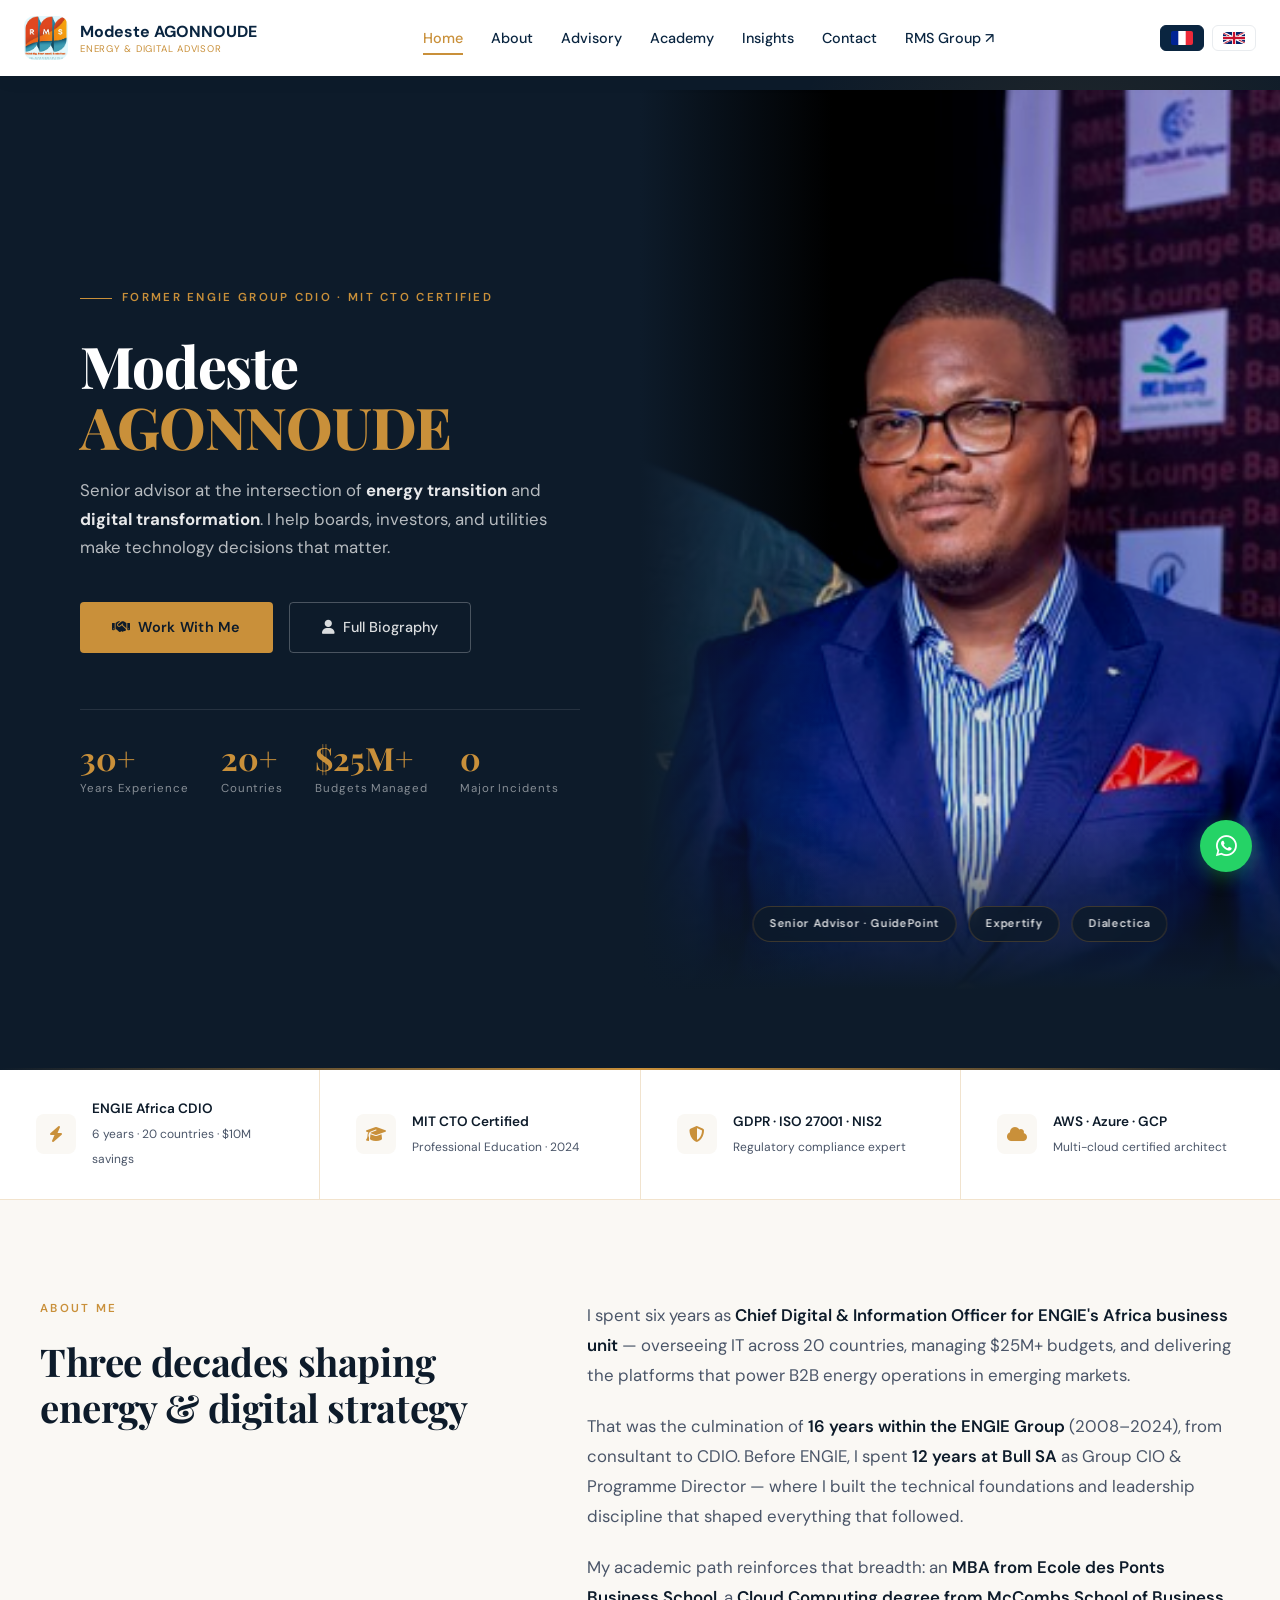
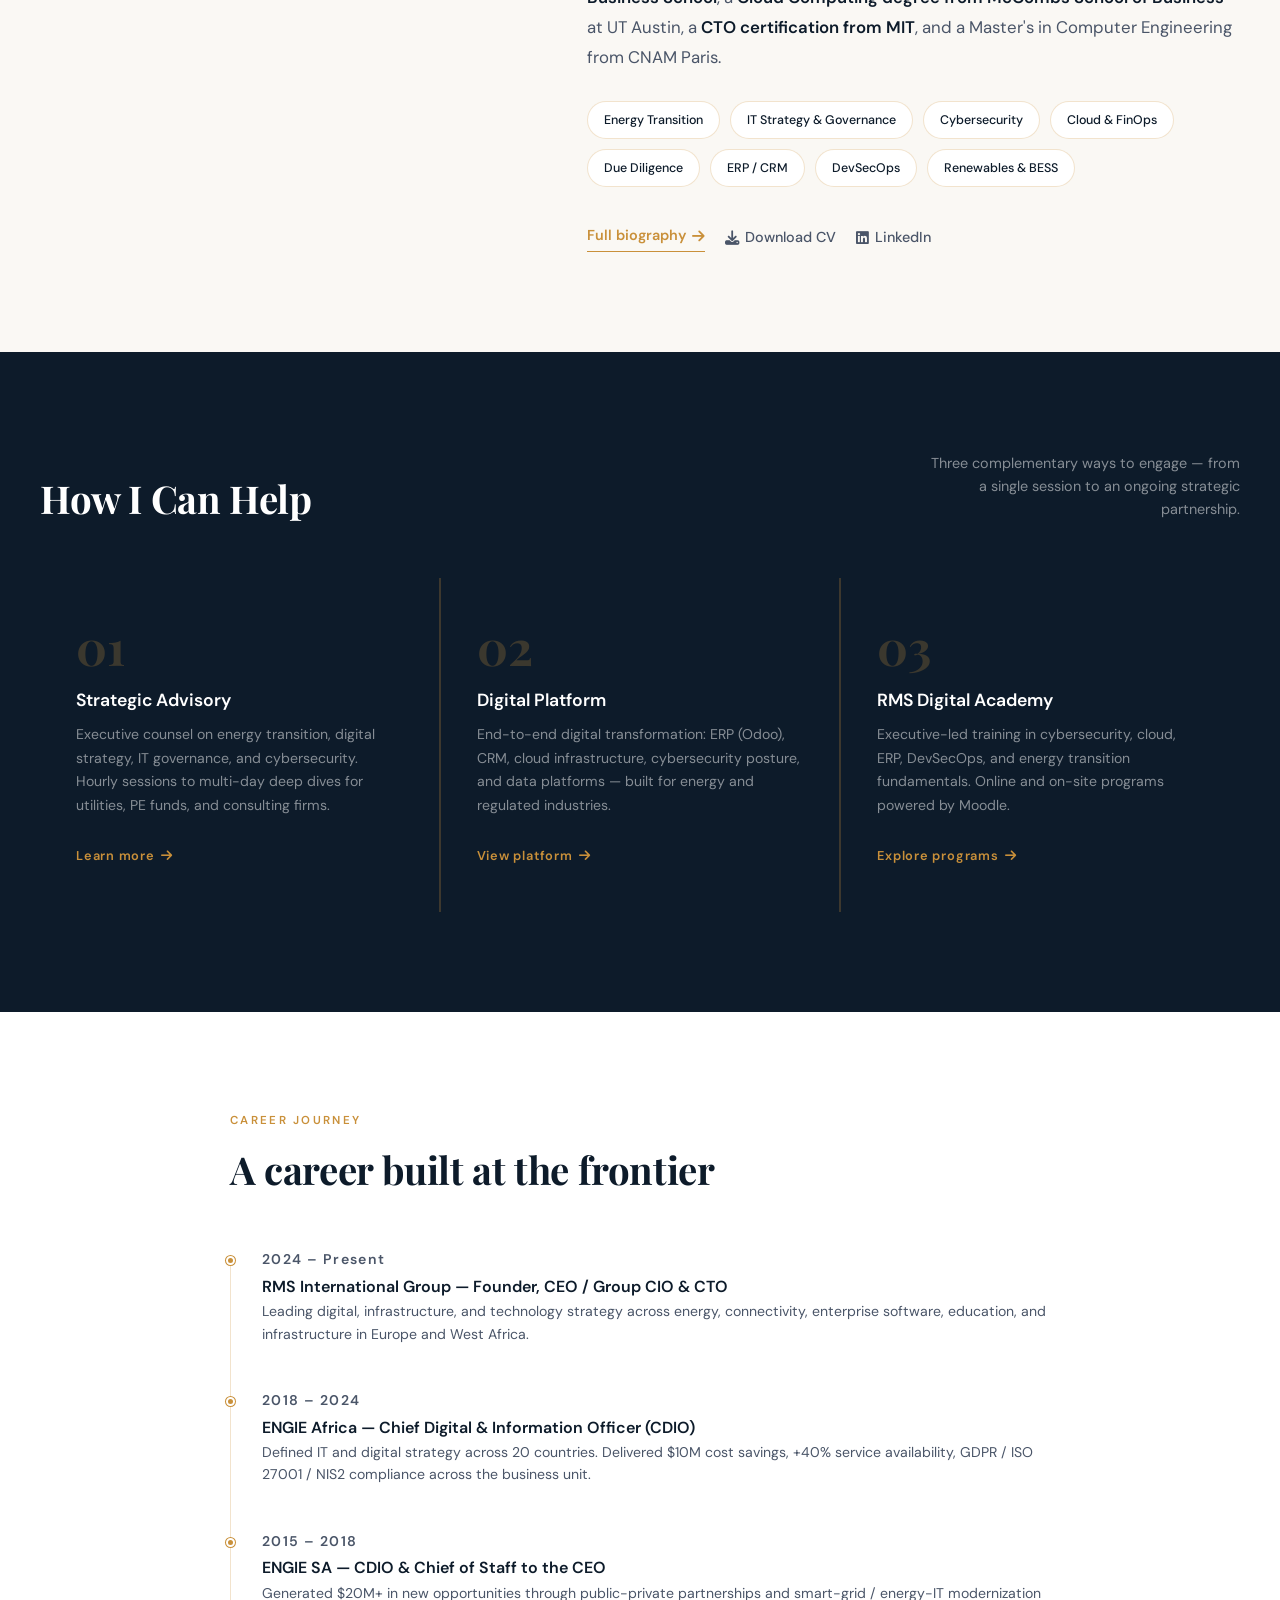
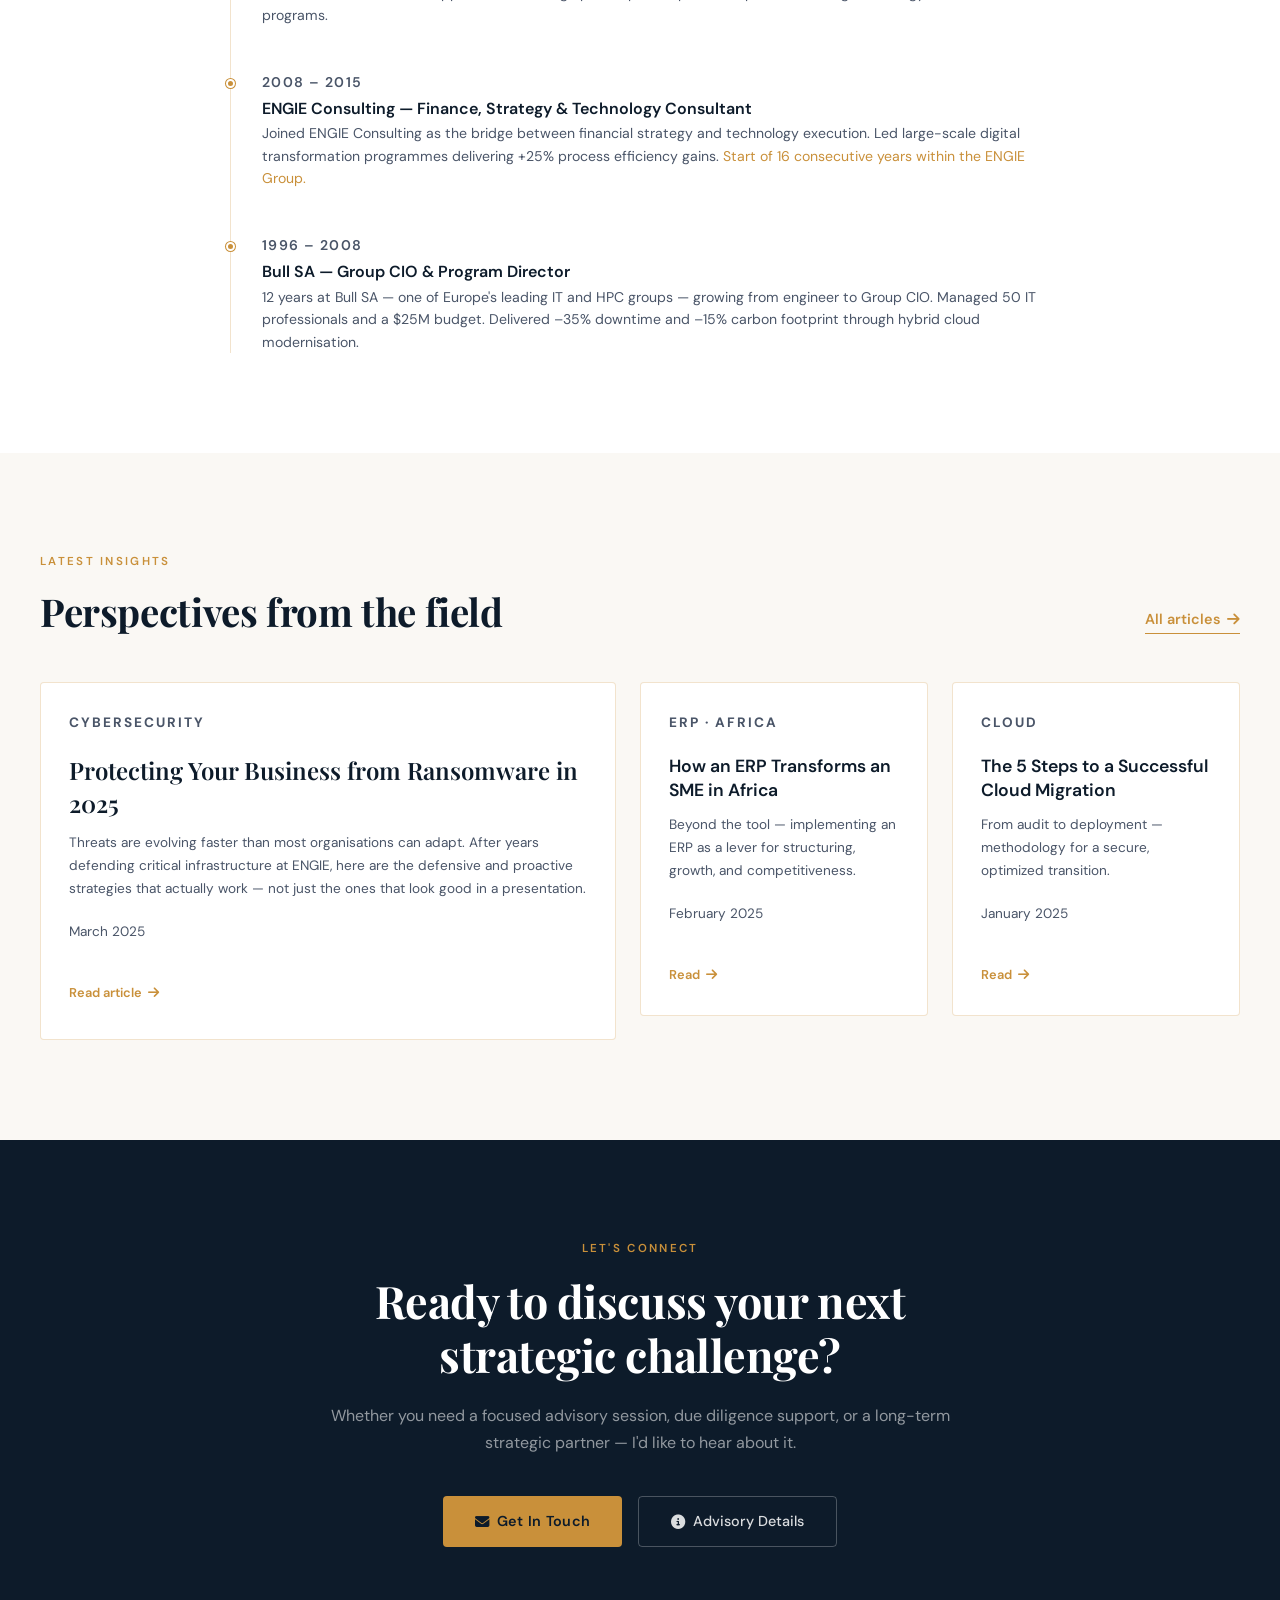
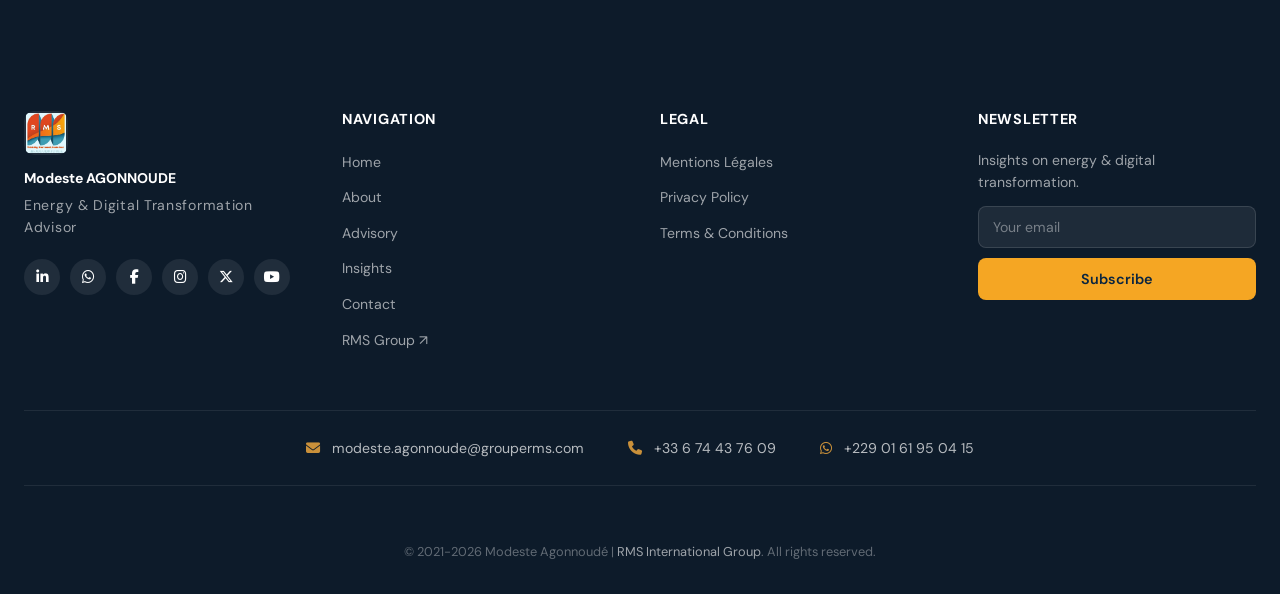
==== index.html @ b5e040d6 "feat: initial release ceo.grouperms.com v2.1.0 - Personal branding redesign (Playfair Display + DM S" ====
<!DOCTYPE html>
<html lang="en">
<head>
        <!-- Google tag (gtag.js) -->
    <script async src="https://www.googletagmanager.com/gtag/js?id=G-18H5SEGC8K"></script>
    <script>
    window.dataLayer = window.dataLayer || [];
    function gtag(){dataLayer.push(arguments);}
    gtag('js', new Date());

    gtag('config', 'G-18H5SEGC8K');
    </script>
    <meta charset="UTF-8">
    <meta name="viewport" content="width=device-width, initial-scale=1.0">
    <title>Modeste AGONNOUDE | Energy & Digital Transformation Advisor | Former ENGIE CDIO</title>
    <meta name="description" content="Modeste Agonnoudé — 30+ years at the intersection of energy and digital. Former ENGIE Group CDIO. MIT CTO certified. Senior Advisor to GuidePoint, Expertify, Dialectica.">
    <meta name="keywords" content="Modeste Agonnoudé, ENGIE CDIO, Energy Transition, Digital Transformation, CIO Advisory, Cybersecurity, Cloud, Africa">
    <meta name="author" content="Modeste Agonnoudé">
    <meta name="robots" content="index, follow">
    <meta name="version" content="2.0.0">
    <meta name="last-updated" content="2026-03-30">
    <meta http-equiv="X-Content-Type-Options" content="nosniff">
    <meta http-equiv="X-Frame-Options" content="DENY">
    <meta http-equiv="X-XSS-Protection" content="1; mode=block">
    <meta http-equiv="Referrer-Policy" content="strict-origin-when-cross-origin">
    <link rel="canonical" href="https://ceo.grouperms.com/index.html">
    <meta property="og:title" content="Modeste AGONNOUDE | Energy &amp; Digital Advisor">
    <meta property="og:description" content="Former ENGIE Group CDIO. 30+ years at the intersection of energy and digital transformation.">
    <meta property="og:image" content="https://ceo.grouperms.com/images/Modeste_AGONNOUDE.jpg">
    <meta property="og:url" content="https://ceo.grouperms.com">
    <meta property="og:type" content="website">
    <script type="application/ld+json">
    {
        "@context": "https://schema.org",
        "@type": "Person",
        "name": "Modeste Agonnoudé",
        "jobTitle": "Energy & Digital Transformation Advisor",
        "description": "Former ENGIE Group CDIO, MIT CTO certified, 30+ years experience in energy and digital transformation.",
        "url": "https://ceo.grouperms.com",
        "image": "https://ceo.grouperms.com/images/Modeste_AGONNOUDE.jpg",
        "sameAs": ["https://www.linkedin.com/in/magonnoude/"],
        "worksFor": { "@type": "Organization", "name": "RMS International Group" },
        "alumniOf": [
            { "@type": "CollegeOrUniversity", "name": "MIT Professional Education" },
            { "@type": "CollegeOrUniversity", "name": "Ecole des Ponts Business School" },
            { "@type": "CollegeOrUniversity", "name": "McCombs School of Business, University of Texas at Austin" },
            { "@type": "CollegeOrUniversity", "name": "CNAM Paris" }
        ]
    }
    </script>
    <link href="https://fonts.googleapis.com/css2?family=Playfair+Display:wght@700;800&family=DM+Sans:wght@300;400;500;600&display=swap" rel="stylesheet">
    <link rel="stylesheet" href="https://cdnjs.cloudflare.com/ajax/libs/font-awesome/6.4.0/css/all.min.css">
    <link rel="stylesheet" href="css/styles.css">
    <link rel="icon" href="/favicon.ico">
   
    <style>
        :root {
            --ink:    #0d1b2a;
            --gold:   #c9903a;
            --gold-lt:#e8b56a;
            --cream:  #faf8f4;
            --mid:    #4a5568;
            --line:   rgba(201,144,58,0.25);
        }
        body { font-family: 'DM Sans', sans-serif; background: var(--cream); color: var(--ink); }

        /* HERO */
        .hero-personal {
            min-height: 100vh;
            display: grid;
            grid-template-columns: 1fr 1fr;
            align-items: center;
            padding-top: 90px;
            position: relative;
            overflow: hidden;
            background: var(--ink);
        }
        .hero-personal::before {
            content: '';
            position: absolute;
            top: -100px; right: -100px;
            width: 600px; height: 600px;
            border-radius: 50%;
            background: radial-gradient(circle, rgba(201,144,58,0.12) 0%, transparent 70%);
            pointer-events: none;
        }
        .hero-personal::after {
            content: '';
            position: absolute;
            bottom: 0; left: 0;
            width: 100%; height: 2px;
            background: linear-gradient(90deg, transparent, var(--gold), transparent);
        }
        .hero-left {
            padding: 80px 60px 80px 80px;
            position: relative;
            z-index: 2;
        }
        .hero-eyebrow {
            display: inline-flex;
            align-items: center;
            gap: 10px;
            font-size: 0.72rem;
            font-weight: 600;
            letter-spacing: 0.2em;
            text-transform: uppercase;
            color: var(--gold);
            margin-bottom: 28px;
        }
        .hero-eyebrow::before {
            content: '';
            display: inline-block;
            width: 32px; height: 1px;
            background: var(--gold);
        }
        .hero-name {
            font-family: 'Playfair Display', serif;
            font-size: clamp(2.8rem, 4.5vw, 4.2rem);
            font-weight: 800;
            line-height: 1.05;
            color: #fff;
            margin-bottom: 20px;
            letter-spacing: -0.02em;
        }
        .hero-name em { font-style: normal; color: var(--gold); }
        .hero-title {
            font-size: 1.05rem;
            font-weight: 400;
            color: rgba(255,255,255,0.7);
            line-height: 1.7;
            max-width: 480px;
            margin-bottom: 40px;
        }
        .hero-cta { display: flex; gap: 16px; flex-wrap: wrap; margin-bottom: 56px; }
        .btn-hero-primary {
            display: inline-flex; align-items: center; gap: 8px;
            padding: 14px 32px; background: var(--gold); color: var(--ink);
            font-weight: 600; font-size: 0.9rem; border-radius: 4px;
            text-decoration: none; transition: all 0.25s ease; letter-spacing: 0.02em;
        }
        .btn-hero-primary:hover { background: var(--gold-lt); transform: translateY(-2px); }
        .btn-hero-outline {
            display: inline-flex; align-items: center; gap: 8px;
            padding: 13px 32px; border: 1px solid rgba(255,255,255,0.25);
            color: rgba(255,255,255,0.85); font-weight: 500; font-size: 0.9rem;
            border-radius: 4px; text-decoration: none; transition: all 0.25s ease;
        }
        .btn-hero-outline:hover { border-color: var(--gold); color: var(--gold); }
        .hero-meta { display: flex; gap: 32px; padding-top: 32px; border-top: 1px solid rgba(255,255,255,0.1); }
        .hero-meta-item .num {
            display: block; font-family: 'Playfair Display', serif;
            font-size: 2rem; font-weight: 700; color: var(--gold); line-height: 1;
        }
        .hero-meta-item .lbl { font-size: 0.72rem; color: rgba(255,255,255,0.5); letter-spacing: 0.08em; margin-top: 4px; }
        .hero-right { position: relative; height: 100%; min-height: 100vh; overflow: hidden; }
        .hero-right img { width: 100%; height: 100%; object-fit: cover; object-position: top center; display: block; filter: brightness(0.85) contrast(1.05); }
        .hero-right::before {
            content: '';
            position: absolute; inset: 0;
            background: linear-gradient(to right, var(--ink) 0%, transparent 30%), linear-gradient(to top, var(--ink) 0%, transparent 20%);
            z-index: 1;
        }
        .hero-badges { position: absolute; bottom: 48px; left: 50%; transform: translateX(-50%); z-index: 2; display: flex; gap: 12px; white-space: nowrap; }
        .badge {
            background: rgba(13,27,42,0.85); border: 1px solid var(--line);
            color: rgba(255,255,255,0.85); font-size: 0.7rem; font-weight: 600;
            letter-spacing: 0.06em; padding: 8px 16px; border-radius: 100px; backdrop-filter: blur(8px);
        }

        /* PROOF STRIP */
        .proof-strip { background: #fff; border-bottom: 1px solid var(--line); }
        .proof-inner { display: flex; align-items: stretch; max-width: 1280px; margin: 0 auto; }
        .proof-item { flex: 1; display: flex; align-items: center; gap: 16px; padding: 28px 36px; border-right: 1px solid var(--line); }
        .proof-item:last-child { border-right: none; }
        .proof-icon { width: 40px; height: 40px; background: var(--cream); border-radius: 8px; display: flex; align-items: center; justify-content: center; color: var(--gold); font-size: 1rem; flex-shrink: 0; }
        .proof-item strong { display: block; font-size: 0.85rem; font-weight: 600; color: var(--ink); }
        .proof-item span { font-size: 0.75rem; color: var(--mid); }

        /* ABOUT STRIP */
        .about-strip { background: var(--cream); padding: 100px 0; }
        .about-strip-inner { display: grid; grid-template-columns: 5fr 7fr; gap: 80px; align-items: start; max-width: 1280px; margin: 0 auto; padding: 0 40px; }
        .about-strip-label { font-size: 0.72rem; font-weight: 600; letter-spacing: 0.2em; text-transform: uppercase; color: var(--gold); margin-bottom: 20px; }
        .about-strip h2 { font-family: 'Playfair Display', serif; font-size: 2.4rem; font-weight: 700; line-height: 1.2; color: var(--ink); margin-bottom: 0; }
        .about-strip-body { font-size: 1.05rem; line-height: 1.8; color: var(--mid); }
        .about-strip-body p { margin-bottom: 20px; }
        .about-strip-body strong { color: var(--ink); font-weight: 600; }
        .expertise-chips { display: flex; flex-wrap: wrap; gap: 10px; margin-top: 28px; }
        .chip { display: inline-block; padding: 7px 16px; background: #fff; border: 1px solid var(--line); border-radius: 100px; font-size: 0.78rem; font-weight: 500; color: var(--ink); }
        .about-strip-links { display: flex; gap: 20px; margin-top: 36px; align-items: center; }
        .link-primary { font-weight: 600; font-size: 0.9rem; color: var(--gold); text-decoration: none; display: inline-flex; align-items: center; gap: 6px; border-bottom: 1px solid var(--gold); padding-bottom: 2px; transition: opacity 0.2s; }
        .link-primary:hover { opacity: 0.75; }
        .link-secondary { font-weight: 500; font-size: 0.9rem; color: var(--mid); text-decoration: none; display: inline-flex; align-items: center; gap: 6px; transition: color 0.2s; }
        .link-secondary:hover { color: var(--ink); }

        /* SERVICES */
        .services { background: var(--ink); padding: 100px 0; }
        .services-inner { max-width: 1280px; margin: 0 auto; padding: 0 40px; }
        .services-header { display: flex; justify-content: space-between; align-items: flex-end; margin-bottom: 56px; }
        .services-header h2 { font-family: 'Playfair Display', serif; font-size: 2.4rem; font-weight: 700; color: #fff; margin: 0; }
        .services-header p { max-width: 320px; text-align: right; font-size: 0.9rem; color: rgba(255,255,255,0.5); line-height: 1.6; }
        .services-grid { display: grid; grid-template-columns: repeat(3, 1fr); gap: 2px; background: var(--line); }
        .service-card { background: var(--ink); padding: 44px 36px; transition: background 0.3s; }
        .service-card:hover { background: #162233; }
        .service-num { font-family: 'Playfair Display', serif; font-size: 3rem; font-weight: 700; color: var(--line); line-height: 1; margin-bottom: 20px; }
        .service-card h3 { font-size: 1.1rem; font-weight: 600; color: #fff; margin-bottom: 12px; }
        .service-card p { font-size: 0.88rem; color: rgba(255,255,255,0.5); line-height: 1.7; margin-bottom: 24px; }
        .service-link { font-size: 0.8rem; font-weight: 600; color: var(--gold); text-decoration: none; letter-spacing: 0.06em; display: inline-flex; align-items: center; gap: 6px; transition: gap 0.2s; }
        .service-link:hover { gap: 10px; }

        /* TIMELINE */
        .timeline-section { background: #fff; padding: 100px 0; }
        .timeline-inner { max-width: 900px; margin: 0 auto; padding: 0 40px; }
        .section-eyebrow { font-size: 0.72rem; font-weight: 600; letter-spacing: 0.2em; text-transform: uppercase; color: var(--gold); margin-bottom: 16px; }
        .timeline-inner h2 { font-family: 'Playfair Display', serif; font-size: 2.4rem; font-weight: 700; color: var(--ink); margin-bottom: 56px; }
        .timeline { position: relative; padding-left: 32px; }
        .timeline::before { content: ''; position: absolute; left: 0; top: 8px; bottom: 0; width: 1px; background: var(--line); }
        .timeline-item { position: relative; padding-bottom: 44px; }
        .timeline-item:last-child { padding-bottom: 0; }
        .timeline-item::before { content: ''; position: absolute; left: -36px; top: 8px; width: 9px; height: 9px; border-radius: 50%; background: var(--gold); border: 2px solid #fff; box-shadow: 0 0 0 1px var(--gold); }
        .timeline-date { font-size: 0.72rem; font-weight: 600; letter-spacing: 0.1em; color: var(--gold); margin-bottom: 6px; }
        .timeline-item h3 { font-size: 1rem; font-weight: 600; color: var(--ink); margin-bottom: 4px; }
        .timeline-item p { font-size: 0.88rem; color: var(--mid); line-height: 1.6; }

        /* INSIGHTS */
        .insights-section { background: var(--cream); padding: 100px 0; }
        .insights-inner { max-width: 1280px; margin: 0 auto; padding: 0 40px; }
        .insights-header { display: flex; justify-content: space-between; align-items: flex-end; margin-bottom: 48px; }
        .insights-header h2 { font-family: 'Playfair Display', serif; font-size: 2.4rem; font-weight: 700; color: var(--ink); margin: 0; }
        .insights-grid { display: grid; grid-template-columns: 2fr 1fr 1fr; gap: 24px; }
        .insight-card { background: #fff; border-radius: 4px; overflow: hidden; border: 1px solid var(--line); transition: box-shadow 0.3s, transform 0.3s; }
        .insight-card:hover { box-shadow: 0 16px 40px rgba(0,0,0,0.08); transform: translateY(-4px); }
        .insight-card.featured { grid-row: span 2; }
        .insight-body { padding: 28px; }
        .insight-tag { font-size: 0.68rem; font-weight: 700; letter-spacing: 0.15em; text-transform: uppercase; color: var(--gold); margin-bottom: 12px; }
        .insight-card h3 { font-size: 1.1rem; font-weight: 600; color: var(--ink); line-height: 1.4; margin-bottom: 10px; }
        .insight-card.featured h3 { font-family: 'Playfair Display', serif; font-size: 1.5rem; }
        .insight-card p { font-size: 0.85rem; color: var(--mid); line-height: 1.7; margin-bottom: 20px; }
        .insight-meta { font-size: 0.75rem; color: rgba(74,85,104,0.6); }
        .insight-read-more { display: inline-flex; align-items: center; gap: 6px; font-size: 0.8rem; font-weight: 600; color: var(--gold); text-decoration: none; margin-top: 20px; transition: gap 0.2s; }
        .insight-read-more:hover { gap: 10px; }

        /* CTA */
        .cta-section { background: var(--ink); padding: 100px 0; }
        .cta-inner { max-width: 760px; margin: 0 auto; padding: 0 40px; text-align: center; }
        .cta-inner .section-eyebrow { justify-content: center; display: flex; }
        .cta-inner h2 { font-family: 'Playfair Display', serif; font-size: 2.8rem; font-weight: 700; color: #fff; line-height: 1.2; margin: 16px 0 20px; }
        .cta-inner p { font-size: 1rem; color: rgba(255,255,255,0.55); line-height: 1.7; margin-bottom: 40px; }
        .cta-btns { display: flex; gap: 16px; justify-content: center; flex-wrap: wrap; }

        /* RESPONSIVE */
        @media (max-width: 1024px) {
            .hero-personal { grid-template-columns: 1fr; min-height: auto; }
            .hero-left { padding: 120px 40px 60px; }
            .hero-right { height: 50vh; min-height: 300px; }
            .hero-right::before { background: linear-gradient(to bottom, transparent 60%, var(--ink)); }
            .services-grid { grid-template-columns: 1fr 1fr; }
            .insights-grid { grid-template-columns: 1fr 1fr; }
            .insight-card.featured { grid-column: span 2; grid-row: auto; }
            .about-strip-inner { grid-template-columns: 1fr; gap: 32px; }
        }
        @media (max-width: 768px) {
            .hero-left { padding: 100px 24px 48px; }
            .hero-meta { gap: 20px; }
            .proof-inner { flex-direction: column; }
            .proof-item { border-right: none; border-bottom: 1px solid var(--line); }
            .services-grid { grid-template-columns: 1fr; }
            .services-inner, .insights-inner, .about-strip-inner, .timeline-inner, .cta-inner { padding: 0 24px; }
            .services-header, .insights-header { flex-direction: column; gap: 12px; align-items: flex-start; }
            .services-header p { text-align: left; }
            .insights-grid { grid-template-columns: 1fr; }
            .insight-card.featured { grid-column: auto; }
            .hero-badges { display: none; }
        }
    </style>
</head>
<body>

<header></header>

<main>

    <section class="hero-personal">
        <div class="hero-left">
            <span class="hero-eyebrow">Former ENGIE Group CDIO · MIT CTO Certified</span>
            <h1 class="hero-name">Modeste<br><em>AGONNOUDE</em></h1>
            <p class="hero-title">
                Senior advisor at the intersection of <strong style="color:rgba(255,255,255,0.9)">energy transition</strong> and <strong style="color:rgba(255,255,255,0.9)">digital transformation</strong>. I help boards, investors, and utilities make technology decisions that matter.
            </p>
            <div class="hero-cta">
                <a href="advisory.html" class="btn-hero-primary"><i class="fas fa-handshake"></i> Work With Me</a>
                <a href="about.html" class="btn-hero-outline"><i class="fas fa-user"></i> Full Biography</a>
            </div>
            <div class="hero-meta">
                <div class="hero-meta-item"><span class="num">30+</span><span class="lbl">Years Experience</span></div>
                <div class="hero-meta-item"><span class="num">20+</span><span class="lbl">Countries</span></div>
                <div class="hero-meta-item"><span class="num">$25M+</span><span class="lbl">Budgets Managed</span></div>
                <div class="hero-meta-item"><span class="num">0</span><span class="lbl">Major Incidents</span></div>
            </div>
        </div>
        <div class="hero-right">
            <img src="images/Modeste_AGONNOUDE.jpg" alt="Modeste Agonnoudé — Energy & Digital Transformation Advisor">
            <div class="hero-badges">
                <span class="badge">Senior Advisor · GuidePoint</span>
                <span class="badge">Expertify</span>
                <span class="badge">Dialectica</span>
            </div>
        </div>
    </section>

    <div class="proof-strip">
        <div class="proof-inner">
            <div class="proof-item">
                <div class="proof-icon"><i class="fas fa-bolt"></i></div>
                <div><strong>ENGIE Africa CDIO</strong><span>6 years · 20 countries · $10M savings</span></div>
            </div>
            <div class="proof-item">
                <div class="proof-icon"><i class="fas fa-graduation-cap"></i></div>
                <div><strong>MIT CTO Certified</strong><span>Professional Education · 2024</span></div>
            </div>
            <div class="proof-item">
                <div class="proof-icon"><i class="fas fa-shield-alt"></i></div>
                <div><strong>GDPR · ISO 27001 · NIS2</strong><span>Regulatory compliance expert</span></div>
            </div>
            <div class="proof-item">
                <div class="proof-icon"><i class="fas fa-cloud"></i></div>
                <div><strong>AWS · Azure · GCP</strong><span>Multi-cloud certified architect</span></div>
            </div>
        </div>
    </div>

    <section class="about-strip">
        <div class="about-strip-inner">
            <div>
                <p class="about-strip-label">About Me</p>
                <h2>Three decades shaping energy &amp; digital strategy</h2>
            </div>
            <div class="about-strip-body">
                <p>I spent six years as <strong>Chief Digital &amp; Information Officer for ENGIE's Africa business unit</strong> — overseeing IT across 20 countries, managing $25M+ budgets, and delivering the platforms that power B2B energy operations in emerging markets.</p>
                <p>That was the culmination of <strong>16 years within the ENGIE Group</strong> (2008–2024), from consultant to CDIO. Before ENGIE, I spent <strong>12 years at Bull SA</strong> as Group CIO &amp; Programme Director — where I built the technical foundations and leadership discipline that shaped everything that followed.</p>
                <p>My academic path reinforces that breadth: an <strong>MBA from Ecole des Ponts Business School</strong>, a <strong>Cloud Computing degree from McCombs School of Business</strong> at UT Austin, a <strong>CTO certification from MIT</strong>, and a Master's in Computer Engineering from CNAM Paris.</p>
                <div class="expertise-chips">
                    <span class="chip">Energy Transition</span>
                    <span class="chip">IT Strategy &amp; Governance</span>
                    <span class="chip">Cybersecurity</span>
                    <span class="chip">Cloud &amp; FinOps</span>
                    <span class="chip">Due Diligence</span>
                    <span class="chip">ERP / CRM</span>
                    <span class="chip">DevSecOps</span>
                    <span class="chip">Renewables &amp; BESS</span>
                </div>
                <div class="about-strip-links">
                    <a href="about.html" class="link-primary">Full biography <i class="fas fa-arrow-right"></i></a>
                    <a href="pdfs/resume-modeste-agonnoude.pdf" class="link-secondary"><i class="fas fa-download"></i> Download CV</a>
                    <a href="https://www.linkedin.com/in/magonnoude/" target="_blank" rel="noopener" class="link-secondary"><i class="fab fa-linkedin"></i> LinkedIn</a>
                </div>
            </div>
        </div>
    </section>

    <section class="services">
        <div class="services-inner">
            <div class="services-header">
                <h2>How I Can Help</h2>
                <p>Three complementary ways to engage — from a single session to an ongoing strategic partnership.</p>
            </div>
            <div class="services-grid">
                <div class="service-card">
                    <div class="service-num">01</div>
                    <h3>Strategic Advisory</h3>
                    <p>Executive counsel on energy transition, digital strategy, IT governance, and cybersecurity. Hourly sessions to multi-day deep dives for utilities, PE funds, and consulting firms.</p>
                    <a href="advisory.html" class="service-link">Learn more <i class="fas fa-arrow-right"></i></a>
                </div>
                <div class="service-card">
                    <div class="service-num">02</div>
                    <h3>Digital Platform</h3>
                    <p>End-to-end digital transformation: ERP (Odoo), CRM, cloud infrastructure, cybersecurity posture, and data platforms — built for energy and regulated industries.</p>
                    <a href="https://www.grouperms.com/platform.html" class="service-link">View platform <i class="fas fa-arrow-right"></i></a>
                </div>
                <div class="service-card">
                    <div class="service-num">03</div>
                    <h3>RMS Digital Academy</h3>
                    <p>Executive-led training in cybersecurity, cloud, ERP, DevSecOps, and energy transition fundamentals. Online and on-site programs powered by Moodle.</p>
                    <a href="academy.html" class="service-link">Explore programs <i class="fas fa-arrow-right"></i></a>
                </div>
            </div>
        </div>
    </section>

    <section class="timeline-section">
        <div class="timeline-inner">
            <p class="section-eyebrow">Career Journey</p>
            <h2>A career built at the frontier</h2>
            <div class="timeline">
                <div class="timeline-item">
                    <p class="timeline-date">2024 – Present</p>
                    <h3>RMS International Group — Founder, CEO / Group CIO &amp; CTO</h3>
                    <p>Leading digital, infrastructure, and technology strategy across energy, connectivity, enterprise software, education, and infrastructure in Europe and West Africa.</p>
                </div>
                <div class="timeline-item">
                    <p class="timeline-date">2018 – 2024</p>
                    <h3>ENGIE Africa — Chief Digital &amp; Information Officer (CDIO)</h3>
                    <p>Defined IT and digital strategy across 20 countries. Delivered $10M cost savings, +40% service availability, GDPR / ISO 27001 / NIS2 compliance across the business unit.</p>
                </div>
                <div class="timeline-item">
                    <p class="timeline-date">2015 – 2018</p>
                    <h3>ENGIE SA — CDIO &amp; Chief of Staff to the CEO</h3>
                    <p>Generated $20M+ in new opportunities through public-private partnerships and smart-grid / energy-IT modernization programs.</p>
                </div>
                <div class="timeline-item">
                    <p class="timeline-date">2008 – 2015</p>
                    <h3>ENGIE Consulting — Finance, Strategy &amp; Technology Consultant</h3>
                    <p>Joined ENGIE Consulting as the bridge between financial strategy and technology execution. Led large-scale digital transformation programmes delivering +25% process efficiency gains. <em style="color:var(--gold); font-style:normal;">Start of 16 consecutive years within the ENGIE Group.</em></p>
                </div>
                <div class="timeline-item">
                    <p class="timeline-date">1996 – 2008</p>
                    <h3>Bull SA — Group CIO &amp; Program Director</h3>
                    <p>12 years at Bull SA — one of Europe's leading IT and HPC groups — growing from engineer to Group CIO. Managed 50 IT professionals and a $25M budget. Delivered –35% downtime and –15% carbon footprint through hybrid cloud modernisation.</p>
                </div>
            </div>
        </div>
    </section>

    <section class="insights-section">
        <div class="insights-inner">
            <div class="insights-header">
                <div>
                    <p class="section-eyebrow">Latest Insights</p>
                    <h2>Perspectives from the field</h2>
                </div>
                <a href="blog.html" class="link-primary">All articles <i class="fas fa-arrow-right"></i></a>
            </div>
            <div class="insights-grid">
                <article class="insight-card featured">
                    <div class="insight-body">
                        <p class="insight-tag">Cybersecurity</p>
                        <h3>Protecting Your Business from Ransomware in 2025</h3>
                        <p>Threats are evolving faster than most organisations can adapt. After years defending critical infrastructure at ENGIE, here are the defensive and proactive strategies that actually work — not just the ones that look good in a presentation.</p>
                        <p class="insight-meta">March 2025</p>
                        <a href="articles/ransomware-2025.html" class="insight-read-more">Read article <i class="fas fa-arrow-right"></i></a>
                    </div>
                </article>
                <article class="insight-card">
                    <div class="insight-body">
                        <p class="insight-tag">ERP · Africa</p>
                        <h3>How an ERP Transforms an SME in Africa</h3>
                        <p>Beyond the tool — implementing an ERP as a lever for structuring, growth, and competitiveness.</p>
                        <p class="insight-meta">February 2025</p>
                        <a href="articles/erp-africa-sme.html" class="insight-read-more">Read <i class="fas fa-arrow-right"></i></a>
                    </div>
                </article>
                <article class="insight-card">
                    <div class="insight-body">
                        <p class="insight-tag">Cloud</p>
                        <h3>The 5 Steps to a Successful Cloud Migration</h3>
                        <p>From audit to deployment — methodology for a secure, optimized transition.</p>
                        <p class="insight-meta">January 2025</p>
                        <a href="articles/cloud-migration-steps.html" class="insight-read-more">Read <i class="fas fa-arrow-right"></i></a>
                    </div>
                </article>
            </div>
        </div>
    </section>

    <section class="cta-section">
        <div class="cta-inner">
            <span class="section-eyebrow">Let's Connect</span>
            <h2>Ready to discuss your next strategic challenge?</h2>
            <p>Whether you need a focused advisory session, due diligence support, or a long-term strategic partner — I'd like to hear about it.</p>
            <div class="cta-btns">
                <a href="contact.html" class="btn-hero-primary"><i class="fas fa-envelope"></i> Get In Touch</a>
                <a href="advisory.html" class="btn-hero-outline"><i class="fas fa-info-circle"></i> Advisory Details</a>
            </div>
        </div>
    </section>

</main>

<footer></footer>

<script src="js/main.js"></script>
</body>
</html>
---- css/styles.css ----
/* =============================================================================
   styles.css — ceo.grouperms.com
   Personal branding site for Modeste AGONNOUDE
   Version: 2.1.0 | Updated: April 2026
   ============================================================================= */

/* =============================================================================
   1. CSS CUSTOM PROPERTIES
   ============================================================================= */

:root {
    /* Brand — shared with grouperms.com */
    --primary:        #0a2540;
    --primary-light:  #1a3a5c;
    --secondary:      #0066cc;
    --accent:         #f5a623;
    --accent-dark:    #e8920a;

    /* Personal branding palette (ceo.grouperms.com) */
    --ink:            #0d1b2a;
    --gold:           #c9903a;
    --gold-lt:        #e8b56a;
    --cream:          #faf8f4;
    --mid:            #4a5568;
    --line:           rgba(201, 144, 58, 0.25);

    /* Neutrals */
    --dark:           #1a2a3a;
    --light:          #f8f9fa;
    --gray:           #6c757d;
    --white:          #ffffff;
    --border:         #e9ecef;

    /* Status */
    --success:        #28a745;
    --text:           #333333;
}


/* =============================================================================
   2. RESET & BASE
   ============================================================================= */

*, *::before, *::after {
    margin: 0;
    padding: 0;
    box-sizing: border-box;
}

html {
    scroll-behavior: smooth;
    -webkit-text-size-adjust: 100%;
}

body {
    font-family: 'DM Sans', 'Inter', sans-serif;
    color: var(--text);
    line-height: 1.6;
    background-color: var(--cream);
}

img {
    max-width: 100%;
    height: auto;
    display: block;
}

a {
    text-decoration: none;
    transition: all 0.3s ease;
}

ul { list-style: none; }


/* =============================================================================
   3. TYPOGRAPHY
   ============================================================================= */

h1, h2, h3, h4, h5 {
    font-weight: 700;
    line-height: 1.2;
    margin-bottom: 1rem;
    color: var(--primary);
}

h1 { font-size: 3rem;    letter-spacing: -0.02em; }
h2 { font-size: 2rem;    letter-spacing: -0.01em; }
h3 { font-size: 1.25rem; }

.accent { color: var(--accent); }

/* Playfair Display utility (used in index.html headings) */
.font-display {
    font-family: 'Playfair Display', serif;
}


/* =============================================================================
   4. LAYOUT
   ============================================================================= */

.container {
    width: 100%;
    max-width: 1280px;
    margin: 0 auto;
    padding: 0 24px;
}

section {
    padding: 80px 0;
}

.section-title {
    text-align: center;
    margin-bottom: 48px;
}

.section-title h2 {
    font-size: 2.5rem;
    margin-bottom: 16px;
}

.section-title p {
    color: var(--gray);
    max-width: 600px;
    margin: 0 auto;
}


/* =============================================================================
   5. BUTTONS
   ============================================================================= */

.btn {
    display: inline-block;
    padding: 12px 28px;
    border-radius: 8px;
    font-weight: 600;
    font-size: 0.9rem;
    cursor: pointer;
    transition: all 0.3s ease;
    border: none;
    text-align: center;
    font-family: inherit;
}

.btn-primary {
    background: var(--primary);
    color: var(--white);
}
.btn-primary:hover {
    background: var(--primary-light);
    transform: translateY(-2px);
}

.btn-secondary {
    background: var(--accent);
    color: var(--primary);
}
.btn-secondary:hover {
    background: var(--accent-dark);
    transform: translateY(-2px);
}

.btn-outline {
    background: transparent;
    border: 2px solid var(--primary);
    color: var(--primary);
}
.btn-outline:hover {
    background: var(--primary);
    color: var(--white);
}

.btn-large {
    padding: 16px 40px;
    font-size: 1.1rem;
}

/* Hero buttons (used in index.html) */
.btn-hero-primary {
    display: inline-flex;
    align-items: center;
    gap: 8px;
    padding: 14px 32px;
    background: var(--gold);
    color: var(--ink);
    font-weight: 600;
    font-size: 0.9rem;
    border-radius: 4px;
    text-decoration: none;
    transition: all 0.25s ease;
    letter-spacing: 0.02em;
}
.btn-hero-primary:hover {
    background: var(--gold-lt);
    transform: translateY(-2px);
}

.btn-hero-outline {
    display: inline-flex;
    align-items: center;
    gap: 8px;
    padding: 13px 32px;
    border: 1px solid rgba(255, 255, 255, 0.25);
    color: rgba(255, 255, 255, 0.85);
    font-weight: 500;
    font-size: 0.9rem;
    border-radius: 4px;
    text-decoration: none;
    transition: all 0.25s ease;
}
.btn-hero-outline:hover {
    border-color: var(--gold);
    color: var(--gold);
}

/* Newsletter button */
.btn-newsletter {
    background: var(--accent);
    color: var(--primary);
    border: none;
    padding: 12px 20px;
    border-radius: 8px;
    font-weight: 600;
    font-size: 0.9rem;
    cursor: pointer;
    font-family: inherit;
    transition: all 0.3s ease;
}
.btn-newsletter:hover {
    background: var(--accent-dark);
    transform: translateY(-2px);
}
.btn-newsletter:disabled {
    opacity: 0.7;
    cursor: not-allowed;
    transform: none;
}


/* =============================================================================
   6. HEADER
   ============================================================================= */

header {
    background: var(--white);
    box-shadow: 0 2px 20px rgba(0, 0, 0, 0.05);
    position: fixed;
    width: 100%;
    top: 0;
    z-index: 1000;
    padding: 16px 0;
}

.header-container {
    display: flex;
    justify-content: space-between;
    align-items: center;
}

/* Logo */
.logo {
    display: flex;
    align-items: center;
    gap: 12px;
    max-width: 280px;
}

.logo-link {
    display: flex;
    align-items: center;
    gap: 12px;
    text-decoration: none;
    white-space: nowrap;
}

.logo-icon {
    width: 44px;
    height: 44px;
    background: var(--primary);
    border-radius: 10px;
    display: flex;
    align-items: center;
    justify-content: center;
    flex-shrink: 0;
    overflow: hidden;
}

.logo-img {
    height: 44px;
    width: auto;
    max-width: 200px;
    object-fit: contain;
}

.logo-icon .logo-img {
    height: 100%;
    width: 100%;
    object-fit: cover;
}

.logo-text {
    display: flex;
    flex-direction: column;
    line-height: 1.2;
}

.logo-title {
    font-weight: 700;
    font-size: 1rem;
    color: var(--primary);
    display: block;
    white-space: nowrap;
}

.logo-slogan {
    font-size: 0.6rem;
    color: var(--gold);
    letter-spacing: 0.08em;
    display: block;
    margin-top: 2px;
    white-space: nowrap;
    text-transform: uppercase;
}

/* Navigation */
nav ul {
    display: flex;
    list-style: none;
    gap: 28px;
}

nav ul li a {
    color: var(--primary);
    font-weight: 500;
    font-size: 0.9rem;
    padding: 8px 0;
    text-decoration: none;
    position: relative;
}

nav ul li a::after {
    content: '';
    position: absolute;
    bottom: 0; left: 0;
    width: 0; height: 2px;
    background: var(--gold);
    transition: width 0.3s ease;
}

nav ul li a:hover::after,
nav ul li a.active::after {
    width: 100%;
}

nav ul li a:hover,
nav ul li a.active {
    color: var(--gold);
}

/* Language switcher */
.language-switcher {
    display: flex;
    gap: 8px;
}

.lang-btn {
    background: none;
    border: 1px solid var(--border);
    padding: 5px 10px;
    border-radius: 6px;
    cursor: pointer;
    transition: all 0.3s ease;
    display: flex;
    align-items: center;
}

.lang-btn:hover {
    border-color: var(--gold);
}

.lang-btn.active {
    background: var(--primary);
    border-color: var(--primary);
}

.lang-btn img {
    width: 22px;
    height: auto;
    border-radius: 2px;
    display: block;
}

/* Mobile menu */
.mobile-menu-btn {
    display: none;
    background: none;
    border: none;
    font-size: 1.5rem;
    cursor: pointer;
    color: var(--primary);
    padding: 4px;
}


/* =============================================================================
   7. BREADCRUMBS
   ============================================================================= */

.breadcrumbs {
    background: var(--light);
    padding: 12px 0;
    margin-top: 76px; /* header height offset */
    border-bottom: 1px solid var(--border);
}

.breadcrumbs ol {
    display: flex;
    list-style: none;
    gap: 8px;
    font-size: 0.85rem;
    color: var(--gray);
}

.breadcrumbs ol li + li::before {
    content: '›';
    margin-right: 8px;
}

.breadcrumbs a {
    color: var(--secondary);
}

.breadcrumbs a:hover {
    color: var(--gold);
}


/* =============================================================================
   8. PAGE HEADERS (inner pages)
   ============================================================================= */

.page-header {
    padding: 120px 0 64px;
    background: linear-gradient(135deg, var(--ink) 0%, var(--primary-light) 100%);
    color: var(--white);
    text-align: center;
    position: relative;
    overflow: hidden;
}

.page-header::after {
    content: '';
    position: absolute;
    bottom: 0; left: 0;
    width: 100%; height: 2px;
    background: linear-gradient(90deg, transparent, var(--gold), transparent);
}

.page-header h1 {
    color: var(--white);
    font-size: 2.8rem;
    font-family: 'Playfair Display', serif;
}

.page-header p {
    font-size: 1.1rem;
    opacity: 0.8;
    margin-top: 12px;
}

/* Page-specific header tints */
.about-header    { background: linear-gradient(135deg, #0d1b2a 0%, #1a3a5c 100%); }
.advisory-header { background: linear-gradient(135deg, #0d1b2a 0%, #0a2540 100%); }
.blog-header     { background: linear-gradient(135deg, #0a2540 0%, #1a3a5c 100%); }
.academy-header  { background: linear-gradient(135deg, #0d1b2a 0%, #162233 100%); }
.contact-header  { background: linear-gradient(135deg, #0a2540 0%, #1a3a5c 100%); }


/* =============================================================================
   9. HOMEPAGE — INDEX.HTML SECTIONS
   (hero, proof strip, about strip, services, timeline, insights, cta)
   These are scoped to index.html via inline <style>; kept here as canonical ref.
   ============================================================================= */

/* Hero is fully self-contained in index.html inline styles.
   Only shared tokens (.btn-hero-*) are defined above in section 5. */


/* =============================================================================
   10. ADVISORY PAGE
   ============================================================================= */

.advisory-content {
    padding: 80px 0;
    background: var(--white);
}

.advisory-grid {
    display: grid;
    grid-template-columns: 2fr 1fr;
    gap: 60px;
}

.expertise-grid {
    display: grid;
    grid-template-columns: repeat(2, 1fr);
    gap: 24px;
    margin: 32px 0;
}

.expertise-card {
    padding: 24px;
    background: var(--light);
    border-radius: 12px;
    border: 1px solid var(--border);
    transition: box-shadow 0.3s, transform 0.3s;
}

.expertise-card:hover {
    transform: translateY(-4px);
    box-shadow: 0 8px 24px rgba(0,0,0,0.06);
}

.expertise-card i {
    font-size: 2rem;
    color: var(--gold);
    margin-bottom: 16px;
}

.expertise-list {
    list-style: none;
    margin: 24px 0;
}

.expertise-list li {
    margin-bottom: 12px;
    display: flex;
    align-items: center;
    gap: 12px;
    font-size: 0.95rem;
}

.expertise-list li i {
    color: var(--success);
}

.engagement-models {
    display: grid;
    grid-template-columns: repeat(2, 1fr);
    gap: 20px;
    margin: 24px 0;
}

.model {
    display: flex;
    gap: 16px;
    align-items: flex-start;
    padding: 20px;
    background: var(--light);
    border-radius: 12px;
    border: 1px solid var(--border);
}

.model-icon {
    font-size: 1.5rem;
    color: var(--gold);
    flex-shrink: 0;
}

.advisor-card {
    background: var(--light);
    border-radius: 20px;
    padding: 32px;
    text-align: center;
    position: sticky;
    top: 100px;
    border: 1px solid var(--border);
}

.advisor-card h3 {
    margin-bottom: 8px;
}

.advisor-logos {
    display: flex;
    justify-content: center;
    gap: 10px;
    margin: 16px 0;
    flex-wrap: wrap;
}

.advisor-logos span {
    background: var(--white);
    border: 1px solid var(--border);
    padding: 4px 12px;
    border-radius: 20px;
    font-size: 0.78rem;
    font-weight: 500;
}

.advisor-card .btn {
    display: block;
    width: 100%;
    margin-top: 12px;
}

/* Testimonials */
.testimonials {
    background: var(--cream);
    padding: 80px 0;
}

.testimonial-grid {
    display: grid;
    grid-template-columns: repeat(2, 1fr);
    gap: 30px;
}

.testimonial-card {
    background: var(--white);
    padding: 32px;
    border-radius: 16px;
    border: 1px solid var(--border);
    font-style: italic;
    color: var(--mid);
    line-height: 1.8;
}

.testimonial-card span {
    display: block;
    margin-top: 16px;
    font-weight: 600;
    font-style: normal;
    color: var(--ink);
}


/* =============================================================================
   11. ACADEMY PAGE
   ============================================================================= */

.academy-intro {
    background: var(--white);
    padding: 80px 0;
}

.academy-grid {
    display: grid;
    grid-template-columns: 1fr 1fr;
    gap: 60px;
    align-items: center;
}

.academy-image {
    display: flex;
    align-items: center;
    justify-content: center;
    font-size: 8rem;
    color: var(--gold);
    opacity: 0.2;
}

.academy-cta-buttons {
    margin-top: 32px;
}

.programs {
    background: var(--cream);
    padding: 80px 0;
}

.programs-grid {
    display: grid;
    grid-template-columns: repeat(3, 1fr);
    gap: 30px;
}

.program-card {
    background: var(--white);
    border: 1px solid var(--border);
    border-radius: 16px;
    padding: 32px;
    text-align: center;
    transition: transform 0.3s, box-shadow 0.3s;
}

.program-card:hover {
    transform: translateY(-5px);
    box-shadow: 0 12px 30px rgba(0,0,0,0.08);
}

.program-card i {
    font-size: 2.5rem;
    color: var(--gold);
    margin-bottom: 20px;
}

.program-duration {
    display: inline-block;
    background: var(--light);
    border: 1px solid var(--border);
    padding: 4px 14px;
    border-radius: 20px;
    font-size: 0.78rem;
    font-weight: 600;
    margin-top: 16px;
    color: var(--gray);
}

.academy-features {
    background: var(--white);
    padding: 60px 0;
}

.features-grid {
    display: grid;
    grid-template-columns: repeat(4, 1fr);
    gap: 30px;
    text-align: center;
}

.feature i {
    font-size: 2rem;
    color: var(--gold);
    margin-bottom: 16px;
}

.academy-cta {
    background: var(--ink);
    padding: 80px 0;
}

.cta-box {
    text-align: center;
}

.cta-box h2 {
    color: var(--white);
    font-family: 'Playfair Display', serif;
    margin-bottom: 32px;
}


/* =============================================================================
   12. ABOUT PAGE
   ============================================================================= */

.about-full {
    background: var(--white);
    padding: 80px 0;
}

.about-full-grid {
    display: grid;
    grid-template-columns: 1fr 2fr;
    gap: 60px;
}

.about-image img {
    width: 100%;
    border-radius: 16px;
    box-shadow: 0 20px 40px rgba(0,0,0,0.08);
}

.download-cv {
    margin-top: 24px;
    text-align: center;
}

.experience-item {
    margin-bottom: 32px;
    padding-bottom: 32px;
    border-bottom: 1px solid var(--border);
}

.experience-item:last-of-type {
    border-bottom: none;
}

.experience-item h3 {
    font-size: 1.05rem;
    color: var(--ink);
}

.experience-item .date {
    color: var(--gold);
    font-size: 0.82rem;
    font-weight: 600;
    letter-spacing: 0.05em;
    margin-bottom: 8px;
}

.expertise-tags {
    display: flex;
    flex-wrap: wrap;
    gap: 10px;
    margin: 24px 0;
}

.expertise-tags span {
    background: var(--light);
    border: 1px solid var(--border);
    padding: 6px 16px;
    border-radius: 30px;
    font-size: 0.82rem;
    font-weight: 500;
}

/* Advisory roles on about page */
.advisory-roles {
    background: var(--cream);
    padding: 80px 0;
}

.roles-grid {
    display: grid;
    grid-template-columns: repeat(3, 1fr);
    gap: 30px;
}

.role-card {
    background: var(--white);
    border: 1px solid var(--border);
    padding: 32px;
    border-radius: 16px;
    text-align: center;
    transition: transform 0.3s, box-shadow 0.3s;
}

.role-card:hover {
    transform: translateY(-4px);
    box-shadow: 0 10px 30px rgba(0,0,0,0.07);
}

.role-card h3 {
    color: var(--gold);
}


/* =============================================================================
   13. BLOG PAGE
   ============================================================================= */

.blog-list {
    background: var(--white);
    padding: 80px 0;
}

.blog-grid {
    display: grid;
    grid-template-columns: repeat(auto-fill, minmax(340px, 1fr));
    gap: 36px;
}

.blog-card {
    padding: 32px;
    background: var(--white);
    border: 1px solid var(--border);
    border-radius: 16px;
    transition: transform 0.3s, box-shadow 0.3s;
}

.blog-card:hover {
    transform: translateY(-5px);
    box-shadow: 0 12px 32px rgba(0,0,0,0.08);
}

.blog-card h2 {
    font-size: 1.15rem;
    margin-bottom: 12px;
    color: var(--ink);
}

.blog-date {
    color: var(--gold);
    font-size: 0.78rem;
    font-weight: 600;
    letter-spacing: 0.08em;
    text-transform: uppercase;
    margin-bottom: 12px;
}

.read-more {
    color: var(--gold);
    font-weight: 600;
    font-size: 0.88rem;
    margin-top: 20px;
    display: inline-flex;
    align-items: center;
    gap: 4px;
    transition: gap 0.2s;
}

.read-more:hover { gap: 8px; }


/* =============================================================================
   14. CONTACT PAGE
   ============================================================================= */

.contact-section {
    background: var(--white);
    padding: 80px 0;
}

.contact-grid {
    display: grid;
    grid-template-columns: 1fr 1.5fr;
    gap: 60px;
}

.contact-info h2 {
    margin-bottom: 32px;
}

.contact-detail {
    display: flex;
    gap: 20px;
    margin-bottom: 28px;
    align-items: flex-start;
}

.contact-detail i {
    font-size: 1.3rem;
    color: var(--gold);
    width: 36px;
    flex-shrink: 0;
    margin-top: 2px;
}

.contact-detail a {
    color: var(--secondary);
}

.contact-detail a:hover {
    color: var(--gold);
}

/* Contact form */
.form-group {
    margin-bottom: 20px;
}

.form-group label {
    display: block;
    margin-bottom: 8px;
    font-weight: 500;
    font-size: 0.9rem;
}

.form-group input,
.form-group select,
.form-group textarea {
    width: 100%;
    padding: 12px 16px;
    border: 1px solid var(--border);
    border-radius: 8px;
    font-family: inherit;
    font-size: 0.95rem;
    color: var(--text);
    background: var(--white);
    transition: border-color 0.3s, box-shadow 0.3s;
}

.form-group input:focus,
.form-group select:focus,
.form-group textarea:focus {
    outline: none;
    border-color: var(--gold);
    box-shadow: 0 0 0 3px rgba(201,144,58,0.12);
}

.form-group textarea {
    resize: vertical;
    min-height: 120px;
}

.form-status {
    margin-top: 12px;
    font-size: 0.88rem;
    padding: 10px 16px;
    border-radius: 8px;
    background: var(--light);
}


/* =============================================================================
   15. FOOTER
   ============================================================================= */

footer {
    background: var(--ink);
    color: var(--white);
    padding: 64px 0 32px;
}

.footer-grid {
    display: grid;
    grid-template-columns: repeat(4, 1fr);
    gap: 40px;
    margin-bottom: 48px;
}

.footer-col h4 {
    color: var(--white);
    margin-bottom: 20px;
    font-size: 0.9rem;
    letter-spacing: 0.05em;
    text-transform: uppercase;
}

.footer-col ul li {
    margin-bottom: 10px;
}

.footer-col ul li a {
    color: rgba(255, 255, 255, 0.6);
    font-size: 0.88rem;
    transition: color 0.2s;
}

.footer-col ul li a:hover {
    color: var(--gold);
}

.footer-col p {
    color: rgba(255, 255, 255, 0.6);
    font-size: 0.88rem;
    line-height: 1.6;
    margin-bottom: 12px;
}

/* Footer logo area */
.footer-logo {
    margin-bottom: 20px;
}

.logo-icon-small {
    width: 44px;
    height: 44px;
    background: rgba(255, 255, 255, 0.08);
    border-radius: 10px;
    display: flex;
    align-items: center;
    justify-content: center;
    margin-bottom: 12px;
    overflow: hidden;
}

.logo-icon-small img {
    height: 100%;
    width: 100%;
    object-fit: cover;
}

.footer-tagline {
    color: rgba(255, 255, 255, 0.5);
    font-size: 0.78rem;
    letter-spacing: 0.05em;
}

/* Social links */
.social-links {
    display: flex;
    gap: 10px;
    margin-top: 20px;
    flex-wrap: wrap;
}

.social-links a {
    display: inline-flex;
    align-items: center;
    justify-content: center;
    width: 36px;
    height: 36px;
    background: rgba(255, 255, 255, 0.08);
    border-radius: 50%;
    color: var(--white);
    font-size: 0.9rem;
    transition: all 0.3s ease;
}

.social-links a:hover {
    background: var(--gold);
    transform: translateY(-3px);
}

/* Footer contact strip */
.footer-contact {
    text-align: center;
    margin: 32px 0;
    padding: 24px 0;
    border-top: 1px solid rgba(255, 255, 255, 0.08);
    border-bottom: 1px solid rgba(255, 255, 255, 0.08);
}

.footer-contact p {
    display: inline-block;
    margin: 0 20px;
    color: rgba(255, 255, 255, 0.7);
    font-size: 0.88rem;
}

.footer-contact i {
    margin-right: 8px;
    color: var(--gold);
}

.footer-contact a {
    color: rgba(255, 255, 255, 0.7);
}

.footer-contact a:hover {
    color: var(--gold);
}

/* Newsletter form in footer */
.newsletter-form {
    display: flex;
    flex-direction: column;
    gap: 10px;
}

.newsletter-form input {
    padding: 11px 14px;
    border-radius: 8px;
    border: 1px solid rgba(255, 255, 255, 0.12);
    font-family: inherit;
    font-size: 0.88rem;
    background: rgba(255, 255, 255, 0.07);
    color: var(--white);
    transition: border-color 0.3s, background 0.3s;
}

.newsletter-form input::placeholder {
    color: rgba(255, 255, 255, 0.4);
}

.newsletter-form input:focus {
    outline: none;
    border-color: var(--gold);
    background: rgba(255, 255, 255, 0.1);
}

/* Form messages */
.form-message {
    margin-top: 8px;
    font-size: 0.78rem;
    text-align: center;
    color: rgba(255, 255, 255, 0.7);
}

/* Copyright */
.copyright {
    text-align: center;
    padding-top: 24px;
    font-size: 0.8rem;
    color: rgba(255, 255, 255, 0.35);
}

.copyright a {
    color: rgba(255, 255, 255, 0.45);
    transition: color 0.2s;
}

.copyright a:hover {
    color: var(--gold);
}


/* =============================================================================
   16. PARTNER & TECHNOLOGY GRIDS
   ============================================================================= */

.partners-grid {
    display: grid;
    grid-template-columns: repeat(auto-fill, minmax(130px, 1fr));
    gap: 20px;
    align-items: center;
    justify-items: center;
    margin-top: 40px;
}

.partner-item {
    display: flex;
    flex-direction: column;
    align-items: center;
    justify-content: center;
    gap: 10px;
    padding: 20px 16px;
    background: var(--white);
    border-radius: 14px;
    border: 1px solid var(--border);
    width: 100%;
    text-align: center;
    cursor: default;
    transition: all 0.3s ease;
}

.partner-item img {
    max-height: 45px;
    max-width: 100px;
    width: auto;
}

.partner-item span {
    font-size: 0.72rem;
    font-weight: 500;
    color: var(--gray);
    transition: color 0.3s;
}

.partner-item:hover {
    transform: translateY(-5px);
    box-shadow: 0 12px 24px rgba(0,0,0,0.08);
    border-color: var(--gold);
}

.partner-item:hover span {
    color: var(--gold);
}

.technology-grid {
    display: grid;
    grid-template-columns: repeat(auto-fill, minmax(110px, 1fr));
    gap: 16px;
    align-items: center;
    justify-items: center;
    margin-top: 40px;
}

.tech-item {
    display: flex;
    flex-direction: column;
    align-items: center;
    justify-content: center;
    gap: 10px;
    padding: 18px 12px;
    background: var(--white);
    border-radius: 14px;
    border: 1px solid var(--border);
    width: 100%;
    text-align: center;
    transition: all 0.3s ease;
}

.tech-item img {
    max-height: 40px;
    max-width: 80px;
    width: auto;
}

.tech-item span {
    font-size: 0.7rem;
    font-weight: 500;
    color: var(--gray);
    transition: color 0.3s;
}

.tech-item:hover {
    transform: translateY(-4px);
    box-shadow: 0 10px 20px rgba(0,0,0,0.07);
    border-color: var(--gold);
}

.tech-item:hover span {
    color: var(--gold);
}


/* =============================================================================
   17. RESPONSIVE
   ============================================================================= */

/* Tablet */
@media (max-width: 1024px) {
    .header-container {
        gap: 16px;
    }

    nav ul {
        gap: 18px;
    }

    nav ul li a {
        font-size: 0.85rem;
    }

    .logo-title { font-size: 0.9rem; }
    .logo-slogan { font-size: 0.55rem; }
    .logo-icon { width: 40px; height: 40px; }

    .advisory-grid { grid-template-columns: 1fr; }
    .about-full-grid { grid-template-columns: 1fr; }
    .contact-grid { grid-template-columns: 1fr; }
    .academy-grid { grid-template-columns: 1fr; }
    .testimonial-grid { grid-template-columns: 1fr; }

    .programs-grid { grid-template-columns: repeat(2, 1fr); }
    .features-grid { grid-template-columns: repeat(2, 1fr); }
    .roles-grid { grid-template-columns: repeat(2, 1fr); }

    .footer-grid { grid-template-columns: repeat(2, 1fr); }
}

/* Mobile */
@media (max-width: 768px) {
    /* Header */
    nav ul {
        display: none;
        position: absolute;
        top: 100%;
        left: 0;
        width: 100%;
        background: var(--white);
        flex-direction: column;
        padding: 20px 24px;
        box-shadow: 0 10px 20px rgba(0,0,0,0.08);
        gap: 0;
        border-top: 1px solid var(--border);
    }

    nav ul li a {
        display: block;
        padding: 14px 0;
        border-bottom: 1px solid var(--border);
        font-size: 0.95rem;
    }

    nav ul li a::after { display: none; }

    nav ul.show { display: flex; }

    .mobile-menu-btn { display: block; }

    .language-switcher { display: none; }

    /* Typography */
    h1 { font-size: 2rem; }
    h2 { font-size: 1.6rem; }
    .page-header h1 { font-size: 2rem; }

    /* Grids → single column */
    .programs-grid,
    .features-grid,
    .roles-grid,
    .engagement-models,
    .expertise-grid,
    .blog-grid {
        grid-template-columns: 1fr;
    }

    /* Footer */
    .footer-grid {
        grid-template-columns: 1fr;
        text-align: center;
    }

    .social-links { justify-content: center; }

    .newsletter-form {
        max-width: 320px;
        margin: 0 auto;
    }

    .footer-contact p {
        display: block;
        margin: 8px 0;
    }

    /* Partners */
    .partners-grid {
        grid-template-columns: repeat(auto-fill, minmax(90px, 1fr));
        gap: 12px;
    }
    .partner-item { padding: 14px 10px; }
    .partner-item img { max-height: 32px; }

    .technology-grid {
        grid-template-columns: repeat(auto-fill, minmax(80px, 1fr));
        gap: 10px;
    }
    .tech-item { padding: 12px 8px; }
    .tech-item img { max-height: 28px; }

    /* Breadcrumbs */
    .breadcrumbs { margin-top: 72px; }
}

/* Small mobile */
@media (max-width: 480px) {
    .container { padding: 0 16px; }
    section { padding: 56px 0; }
    .btn-large { padding: 14px 28px; font-size: 1rem; }
    .hero-cta, .cta-btns { flex-direction: column; align-items: stretch; }
}


/* =============================================================================
   18. FLOATING WHATSAPP BUTTON
   ============================================================================= */

#whatsapp-float {
    position: fixed;
    bottom: 28px;
    right: 28px;
    z-index: 9999;
    display: flex;
    align-items: center;
    gap: 0;
    background: #25d366;
    color: #fff;
    border-radius: 50px;
    box-shadow: 0 4px 20px rgba(37, 211, 102, 0.4);
    text-decoration: none;
    overflow: hidden;
    max-width: 52px;
    transition: max-width 0.35s ease, box-shadow 0.3s ease;
}

#whatsapp-float:hover {
    max-width: 180px;
    box-shadow: 0 6px 28px rgba(37, 211, 102, 0.55);
}

.wa-float-icon {
    display: flex;
    align-items: center;
    justify-content: center;
    width: 52px;
    height: 52px;
    flex-shrink: 0;
    font-size: 1.5rem;
}

.wa-float-label {
    white-space: nowrap;
    font-size: 0.88rem;
    font-weight: 600;
    padding-right: 18px;
    opacity: 0;
    transition: opacity 0.2s ease 0.1s;
    font-family: 'DM Sans', sans-serif;
}

#whatsapp-float:hover .wa-float-label {
    opacity: 1;
}

/* Pulse animation on first visit */
#whatsapp-float.wa-pulse {
    animation: wa-pulse-anim 1.2s ease-in-out infinite;
}

@keyframes wa-pulse-anim {
    0%   { box-shadow: 0 0 0 0 rgba(37, 211, 102, 0.6); }
    70%  { box-shadow: 0 0 0 14px rgba(37, 211, 102, 0); }
    100% { box-shadow: 0 0 0 0 rgba(37, 211, 102, 0); }
}

@media (max-width: 768px) {
    #whatsapp-float {
        bottom: 20px;
        right: 16px;
        max-width: 48px;
    }

    #whatsapp-float:hover {
        max-width: 48px; /* no expand on mobile — tap is enough */
    }

    .wa-float-label { display: none; }

    .wa-float-icon {
        width: 48px;
        height: 48px;
        font-size: 1.4rem;
    }
}


/* =============================================================================
   19. CONTACT PAGE — SOCIAL LINKS BLOCK
   ============================================================================= */

.contact-social {
    margin-top: 32px;
    padding-top: 28px;
    border-top: 1px solid var(--border);
}

.contact-social p {
    font-size: 0.82rem;
    color: var(--gray);
    margin-bottom: 14px;
}

.contact-social-links {
    display: flex;
    gap: 10px;
    flex-wrap: wrap;
}

.contact-social-links a {
    display: inline-flex;
    align-items: center;
    justify-content: center;
    width: 40px;
    height: 40px;
    border-radius: 50%;
    border: 1px solid var(--border);
    color: var(--ink);
    font-size: 1rem;
    transition: all 0.25s ease;
    background: var(--white);
}

.contact-social-links a:hover {
    border-color: var(--gold);
    color: var(--gold);
    transform: translateY(-3px);
    box-shadow: 0 6px 16px rgba(201, 144, 58, 0.15);
}

/* Platform-specific hover colours */
.contact-social-links a[title="LinkedIn"]:hover      { border-color: #0077b5; color: #0077b5; box-shadow: 0 6px 16px rgba(0,119,181,0.15); }
.contact-social-links a[title="WhatsApp"]:hover      { border-color: #25d366; color: #25d366; box-shadow: 0 6px 16px rgba(37,211,102,0.15); }
.contact-social-links a[title="Facebook"]:hover      { border-color: #1877f2; color: #1877f2; box-shadow: 0 6px 16px rgba(24,119,242,0.15); }
.contact-social-links a[title="Instagram"]:hover     { border-color: #e1306c; color: #e1306c; box-shadow: 0 6px 16px rgba(225,48,108,0.15); }
.contact-social-links a[title="X / Twitter"]:hover   { border-color: #000;    color: #000;    box-shadow: 0 6px 16px rgba(0,0,0,0.12); }
.contact-social-links a[title="YouTube"]:hover       { border-color: #ff0000; color: #ff0000; box-shadow: 0 6px 16px rgba(255,0,0,0.15); }
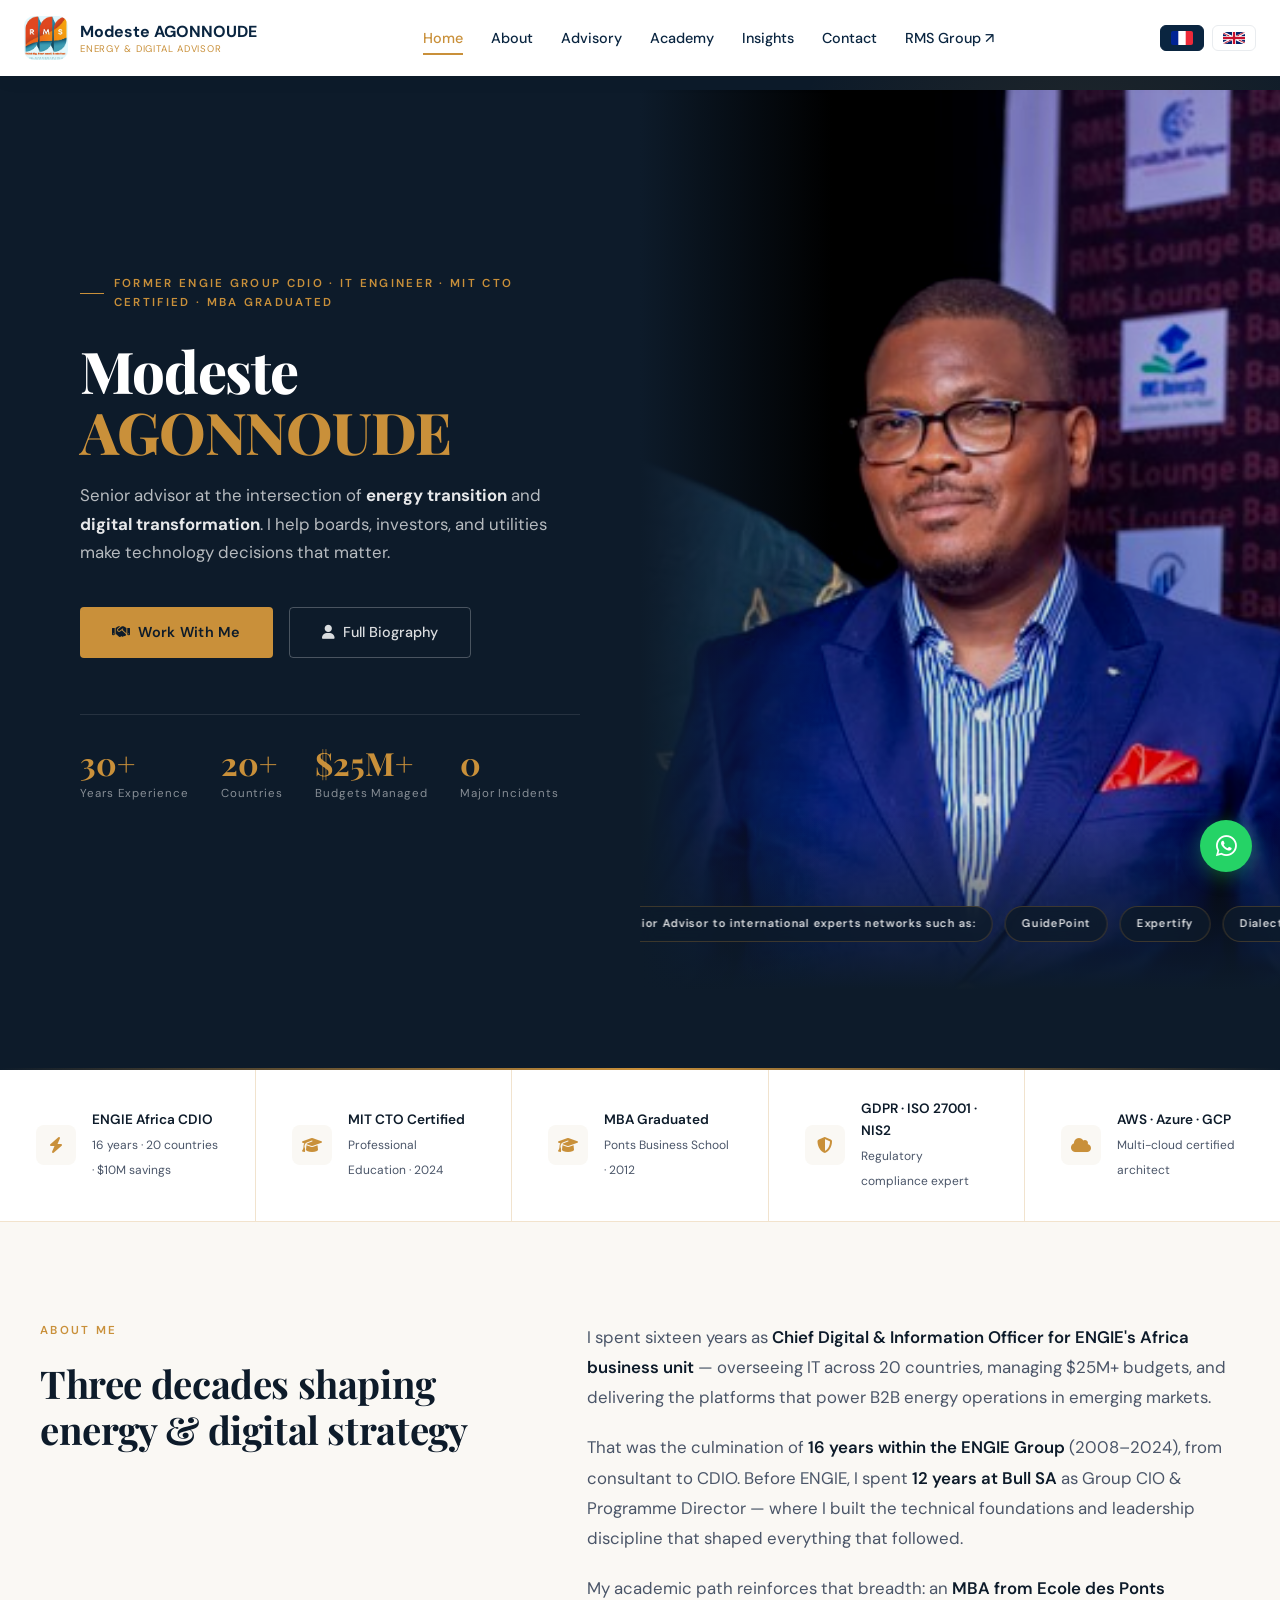
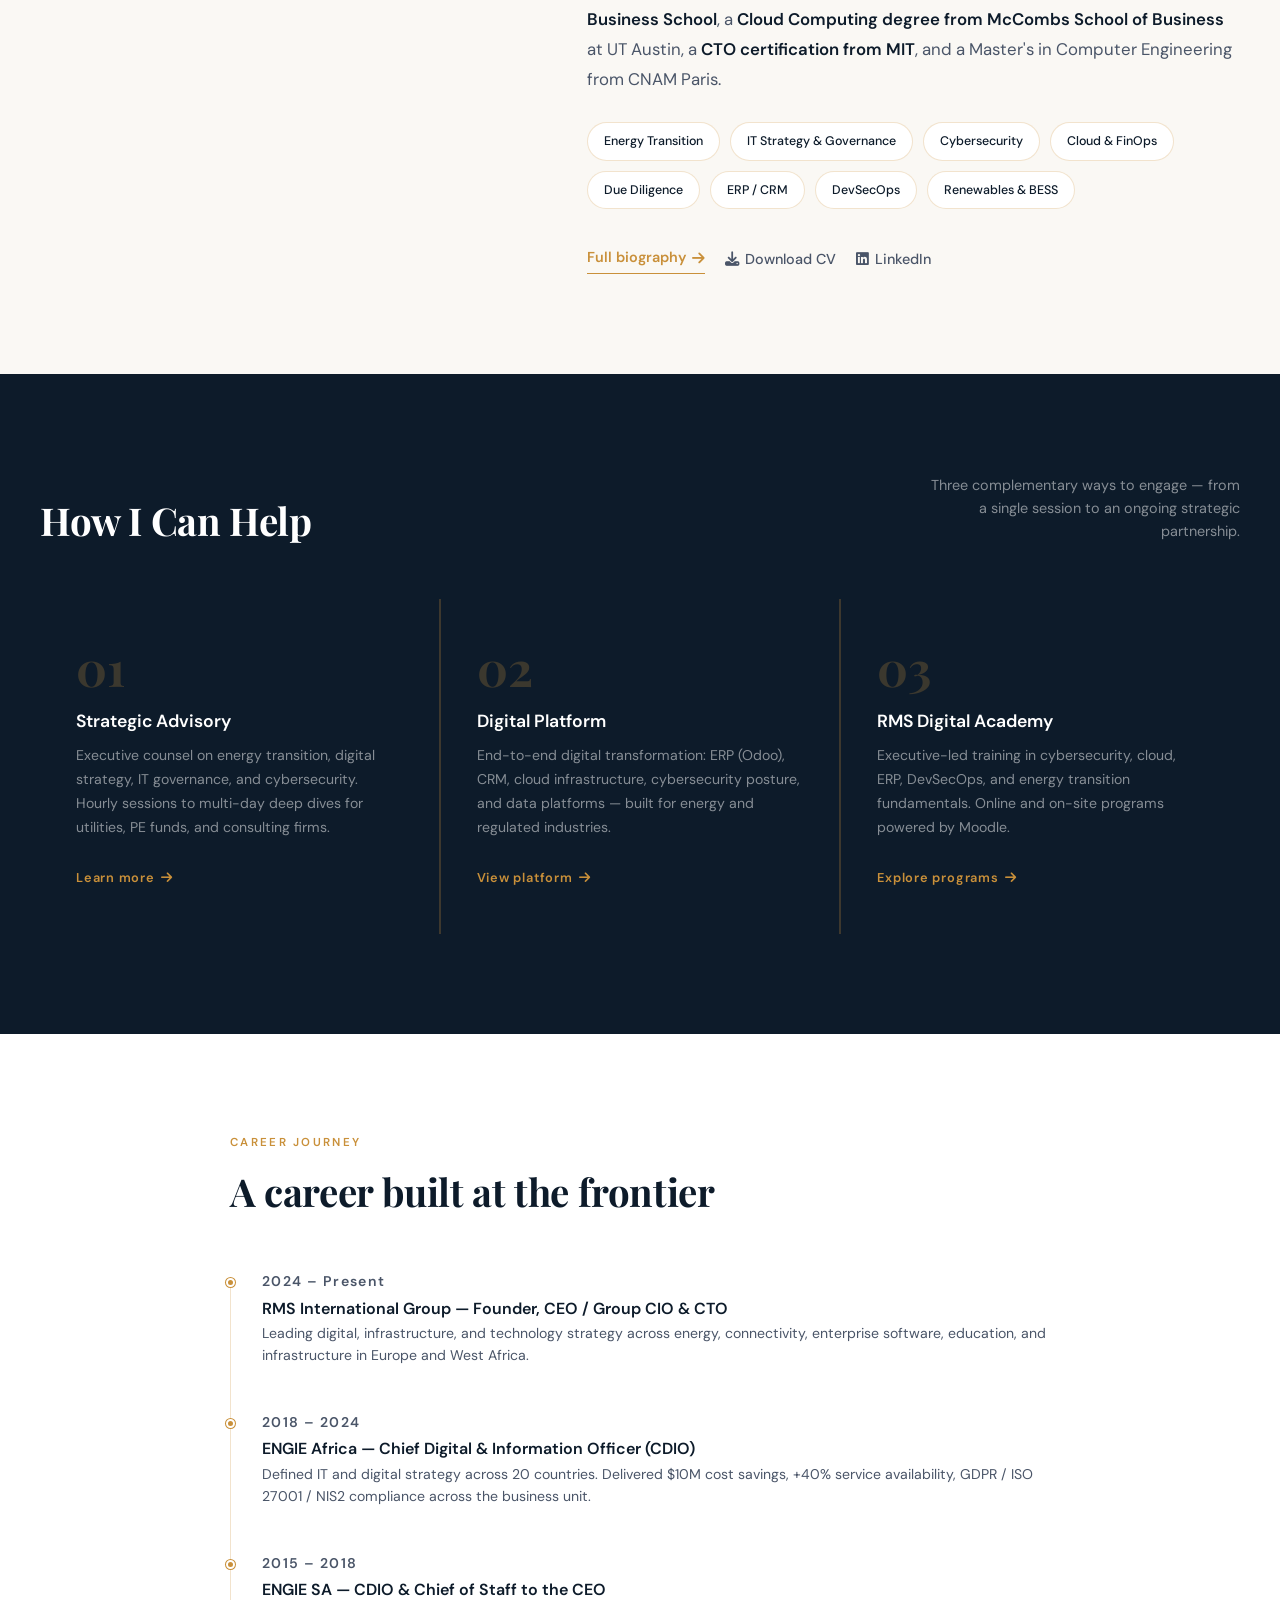
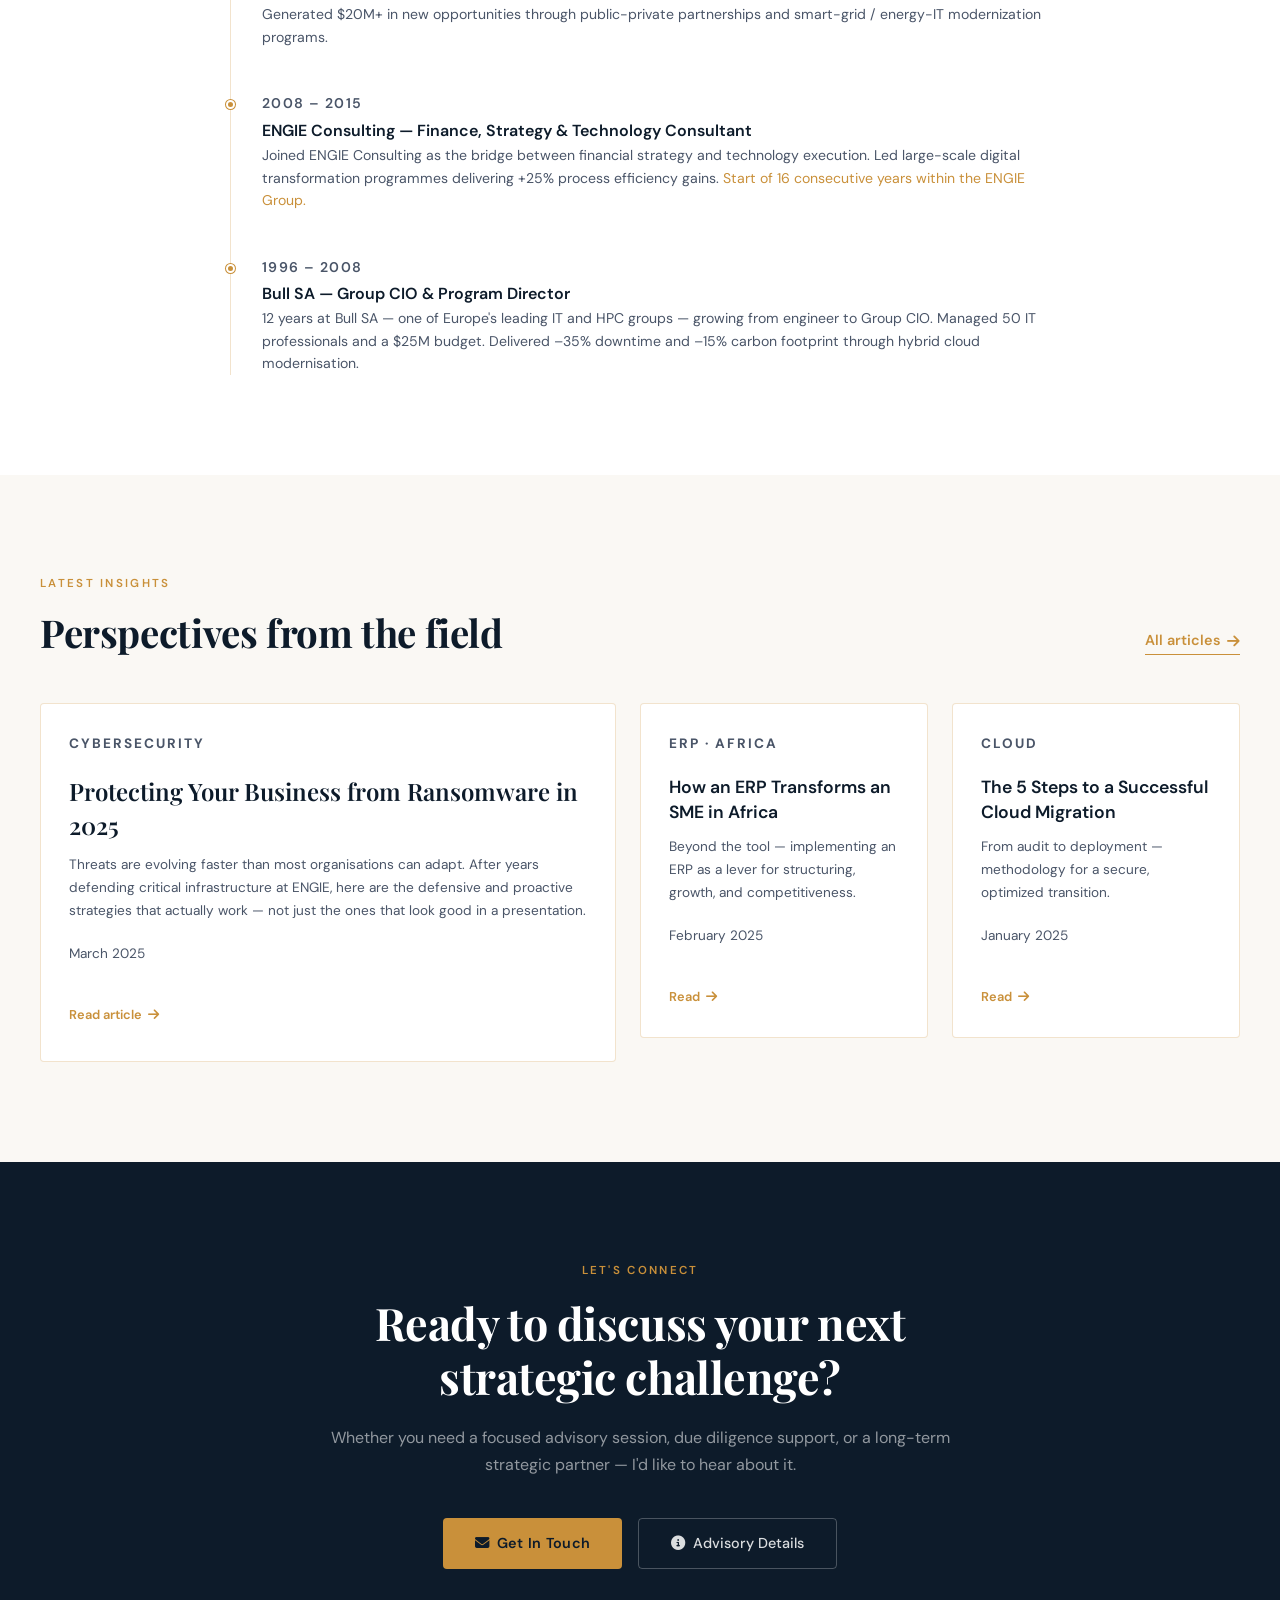
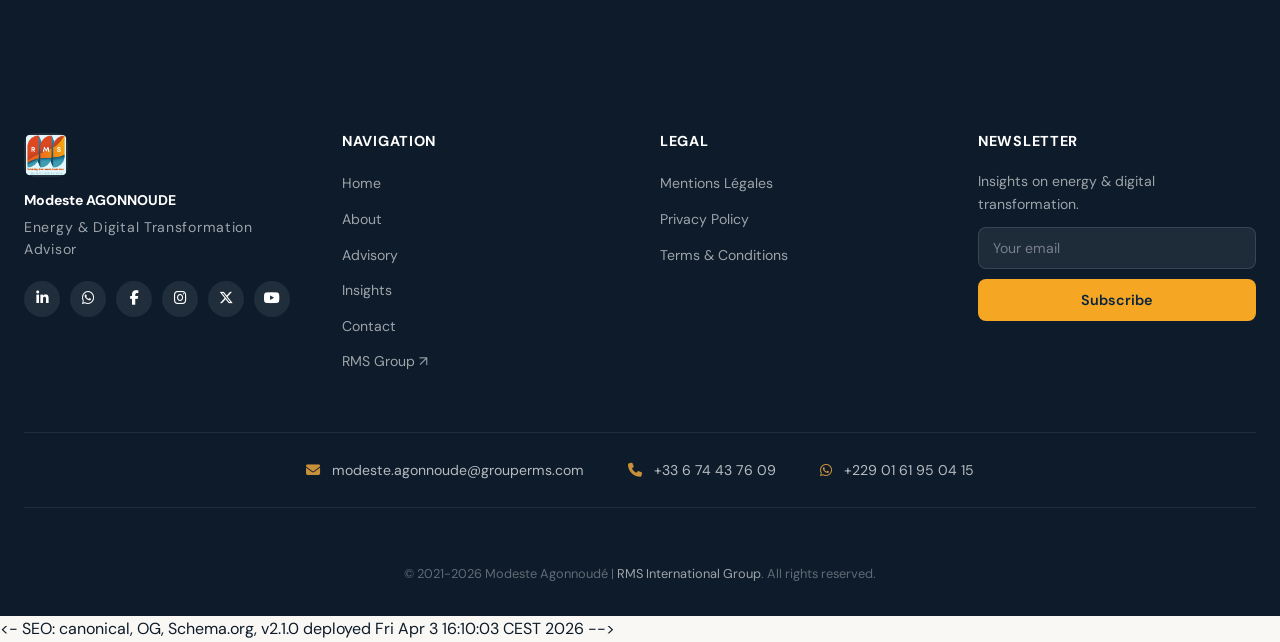
==== commit 7d72f116: "test: trigger CI/CD pipeline" ====
--- a/index.html
+++ b/index.html
@@ -281,7 +281,7 @@
 
     <section class="hero-personal">
         <div class="hero-left">
-            <span class="hero-eyebrow">Former ENGIE Group CDIO · MIT CTO Certified</span>
+            <span class="hero-eyebrow">Former ENGIE Group CDIO · IT Engineer · MIT CTO Certified · MBA Graduated</span>
             <h1 class="hero-name">Modeste<br><em>AGONNOUDE</em></h1>
             <p class="hero-title">
                 Senior advisor at the intersection of <strong style="color:rgba(255,255,255,0.9)">energy transition</strong> and <strong style="color:rgba(255,255,255,0.9)">digital transformation</strong>. I help boards, investors, and utilities make technology decisions that matter.
@@ -300,7 +300,8 @@
         <div class="hero-right">
             <img src="images/Modeste_AGONNOUDE.jpg" alt="Modeste Agonnoudé — Energy & Digital Transformation Advisor">
             <div class="hero-badges">
-                <span class="badge">Senior Advisor · GuidePoint</span>
+                <span class="badge">Senior Advisor to international experts networks such as:</span>
+                <span class="badge">GuidePoint</span>
                 <span class="badge">Expertify</span>
                 <span class="badge">Dialectica</span>
             </div>
@@ -311,11 +312,15 @@
         <div class="proof-inner">
             <div class="proof-item">
                 <div class="proof-icon"><i class="fas fa-bolt"></i></div>
-                <div><strong>ENGIE Africa CDIO</strong><span>6 years · 20 countries · $10M savings</span></div>
+                <div><strong>ENGIE Africa CDIO</strong><span>16 years · 20 countries · $10M savings</span></div>
             </div>
             <div class="proof-item">
                 <div class="proof-icon"><i class="fas fa-graduation-cap"></i></div>
                 <div><strong>MIT CTO Certified</strong><span>Professional Education · 2024</span></div>
+            </div>
+                <div class="proof-item">
+                <div class="proof-icon"><i class="fas fa-graduation-cap"></i></div>
+                <div><strong>MBA Graduated</strong><span>Ponts Business School · 2012</span></div>
             </div>
             <div class="proof-item">
                 <div class="proof-icon"><i class="fas fa-shield-alt"></i></div>
@@ -335,7 +340,7 @@
                 <h2>Three decades shaping energy &amp; digital strategy</h2>
             </div>
             <div class="about-strip-body">
-                <p>I spent six years as <strong>Chief Digital &amp; Information Officer for ENGIE's Africa business unit</strong> — overseeing IT across 20 countries, managing $25M+ budgets, and delivering the platforms that power B2B energy operations in emerging markets.</p>
+                <p>I spent sixteen years as <strong>Chief Digital &amp; Information Officer for ENGIE's Africa business unit</strong> — overseeing IT across 20 countries, managing $25M+ budgets, and delivering the platforms that power B2B energy operations in emerging markets.</p>
                 <p>That was the culmination of <strong>16 years within the ENGIE Group</strong> (2008–2024), from consultant to CDIO. Before ENGIE, I spent <strong>12 years at Bull SA</strong> as Group CIO &amp; Programme Director — where I built the technical foundations and leadership discipline that shaped everything that followed.</p>
                 <p>My academic path reinforces that breadth: an <strong>MBA from Ecole des Ponts Business School</strong>, a <strong>Cloud Computing degree from McCombs School of Business</strong> at UT Austin, a <strong>CTO certification from MIT</strong>, and a Master's in Computer Engineering from CNAM Paris.</p>
                 <div class="expertise-chips">
@@ -480,3 +485,4 @@
 <script src="js/main.js"></script>
 </body>
 </html>
+<- SEO: canonical, OG, Schema.org, v2.1.0 deployed Fri Apr  3 16:10:03 CEST 2026 -->
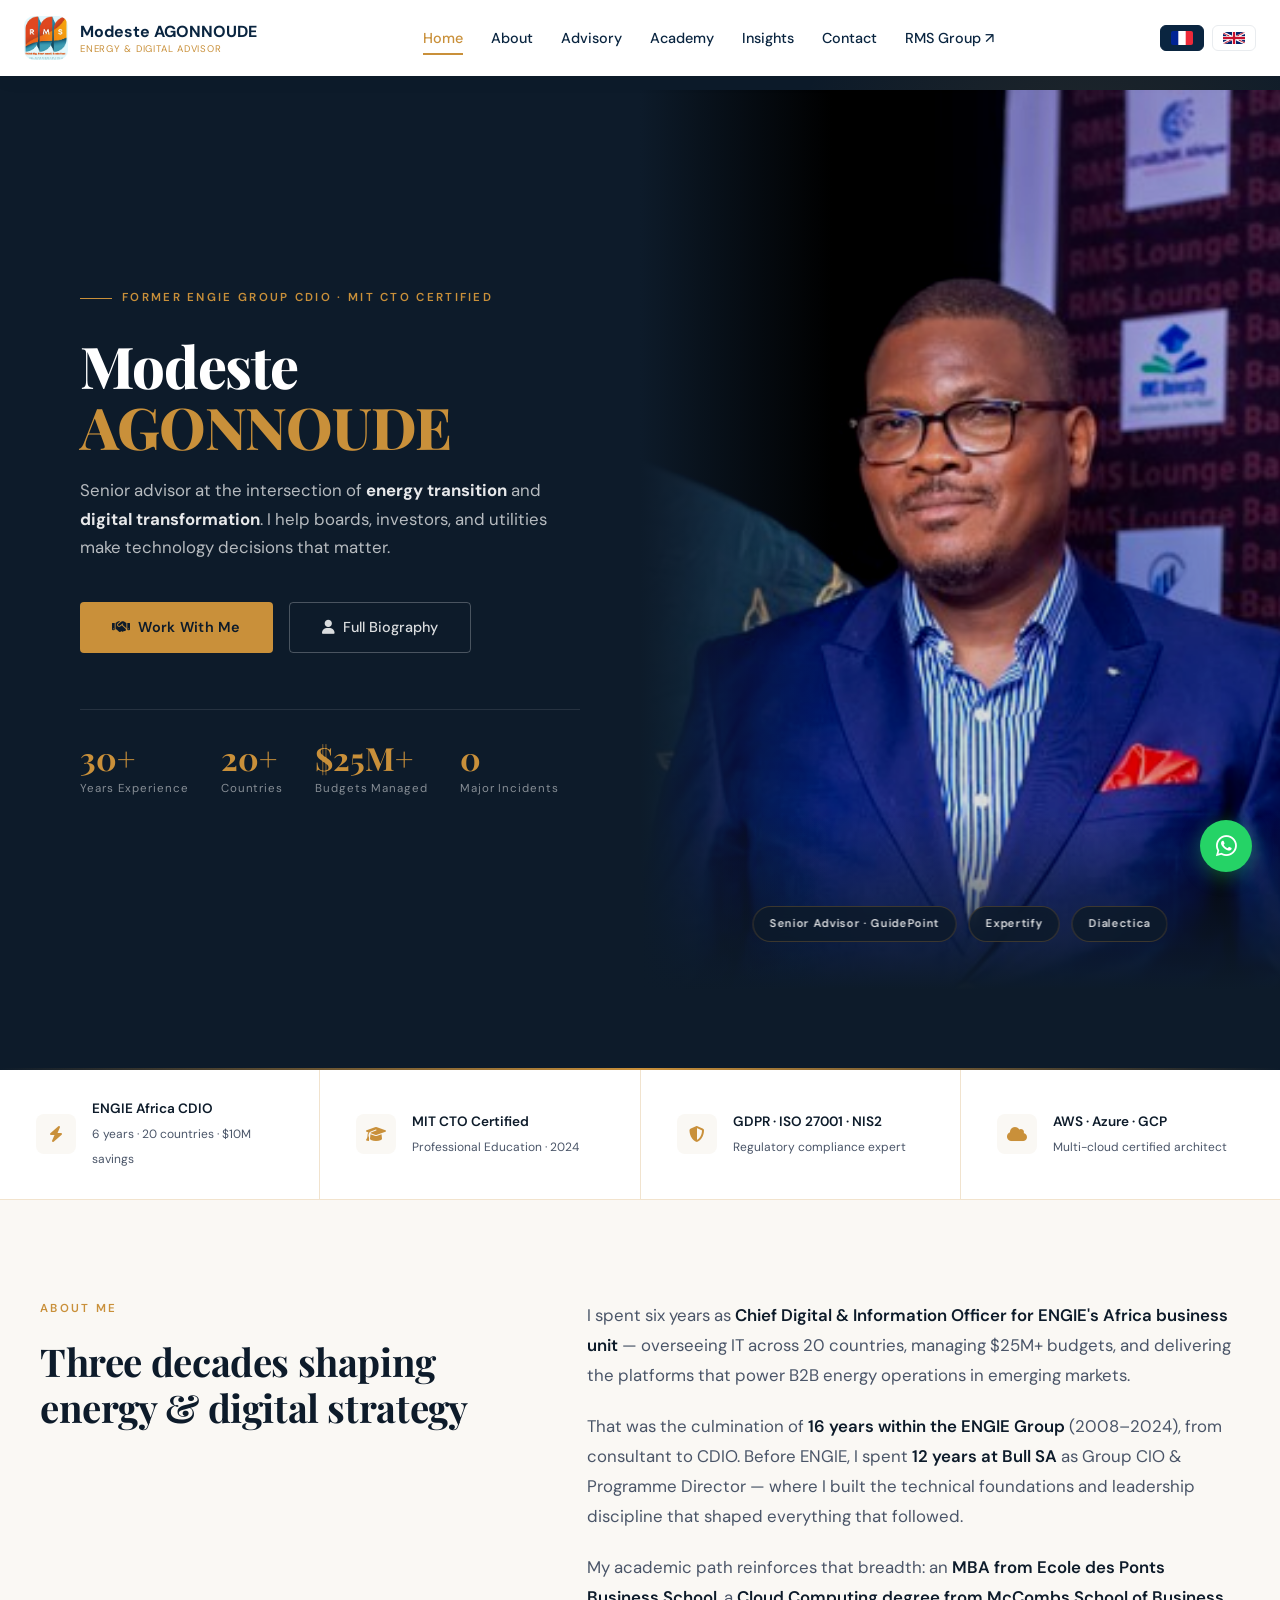
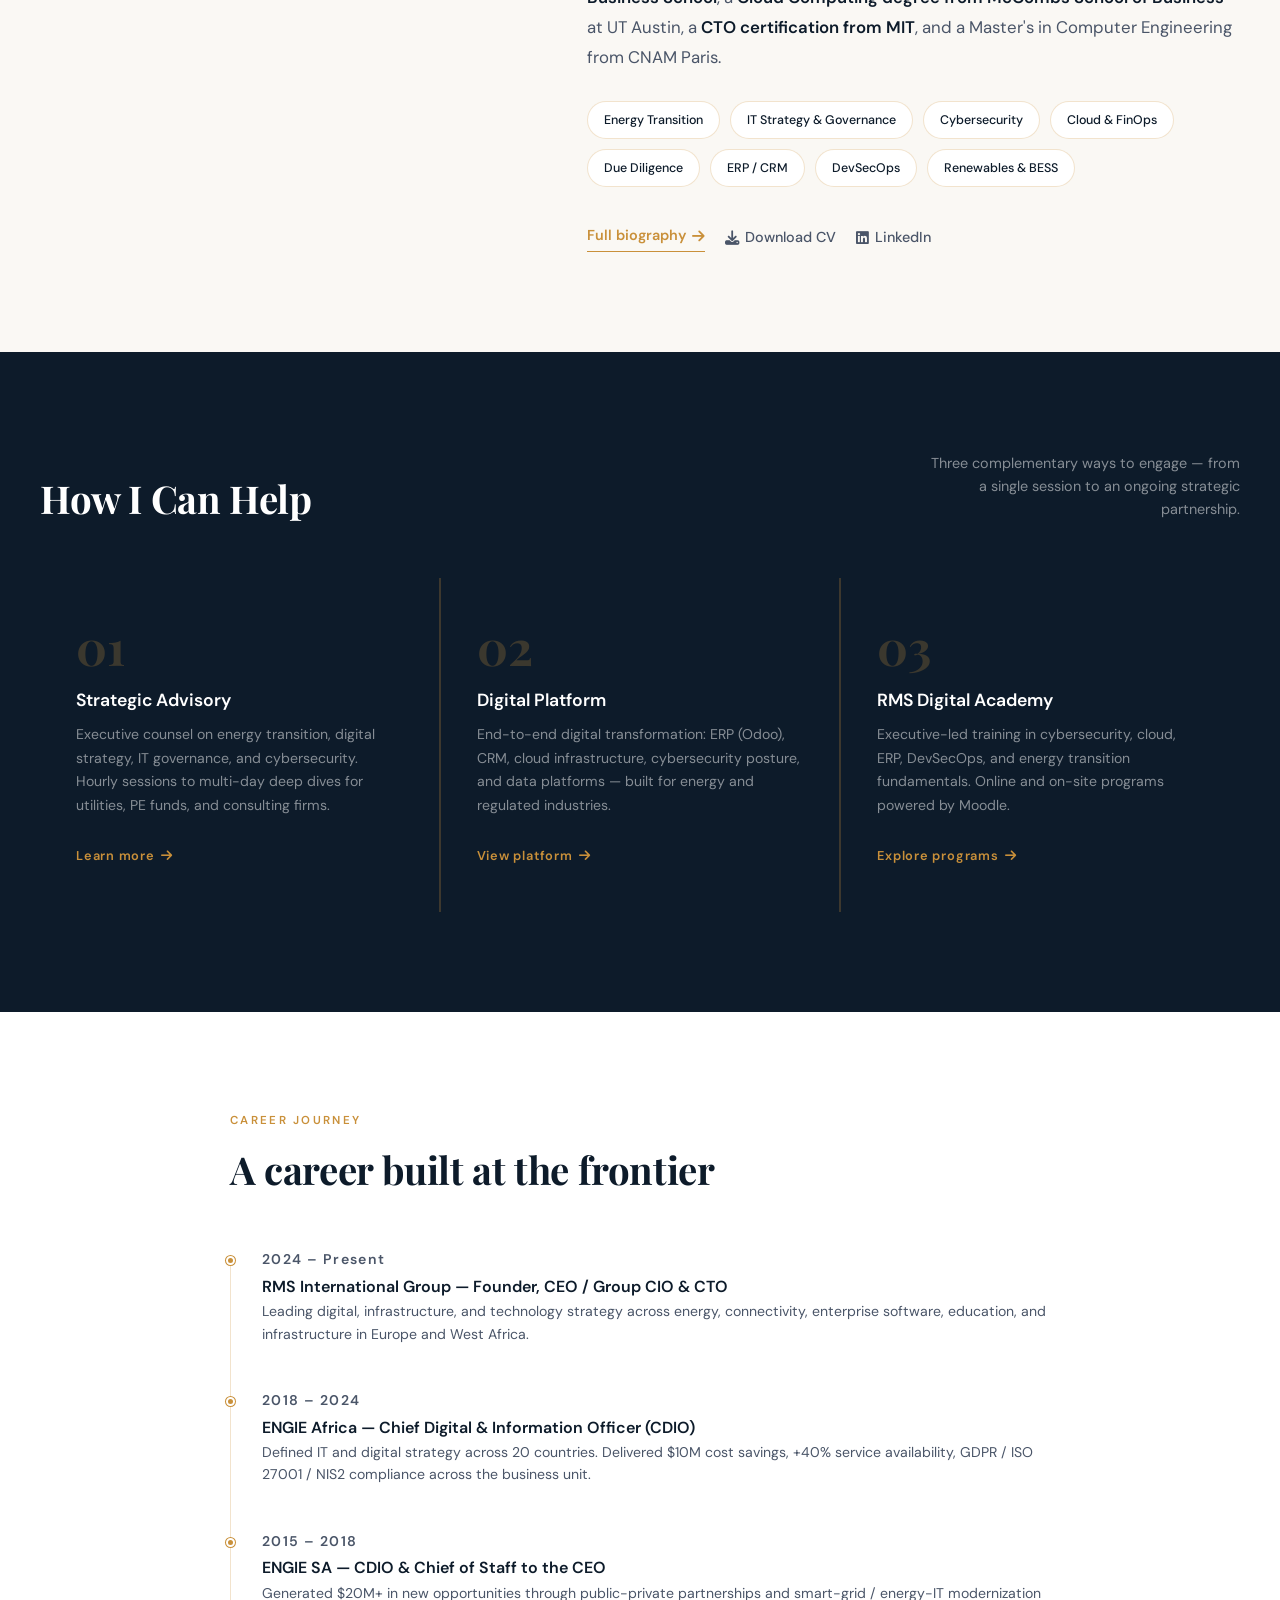
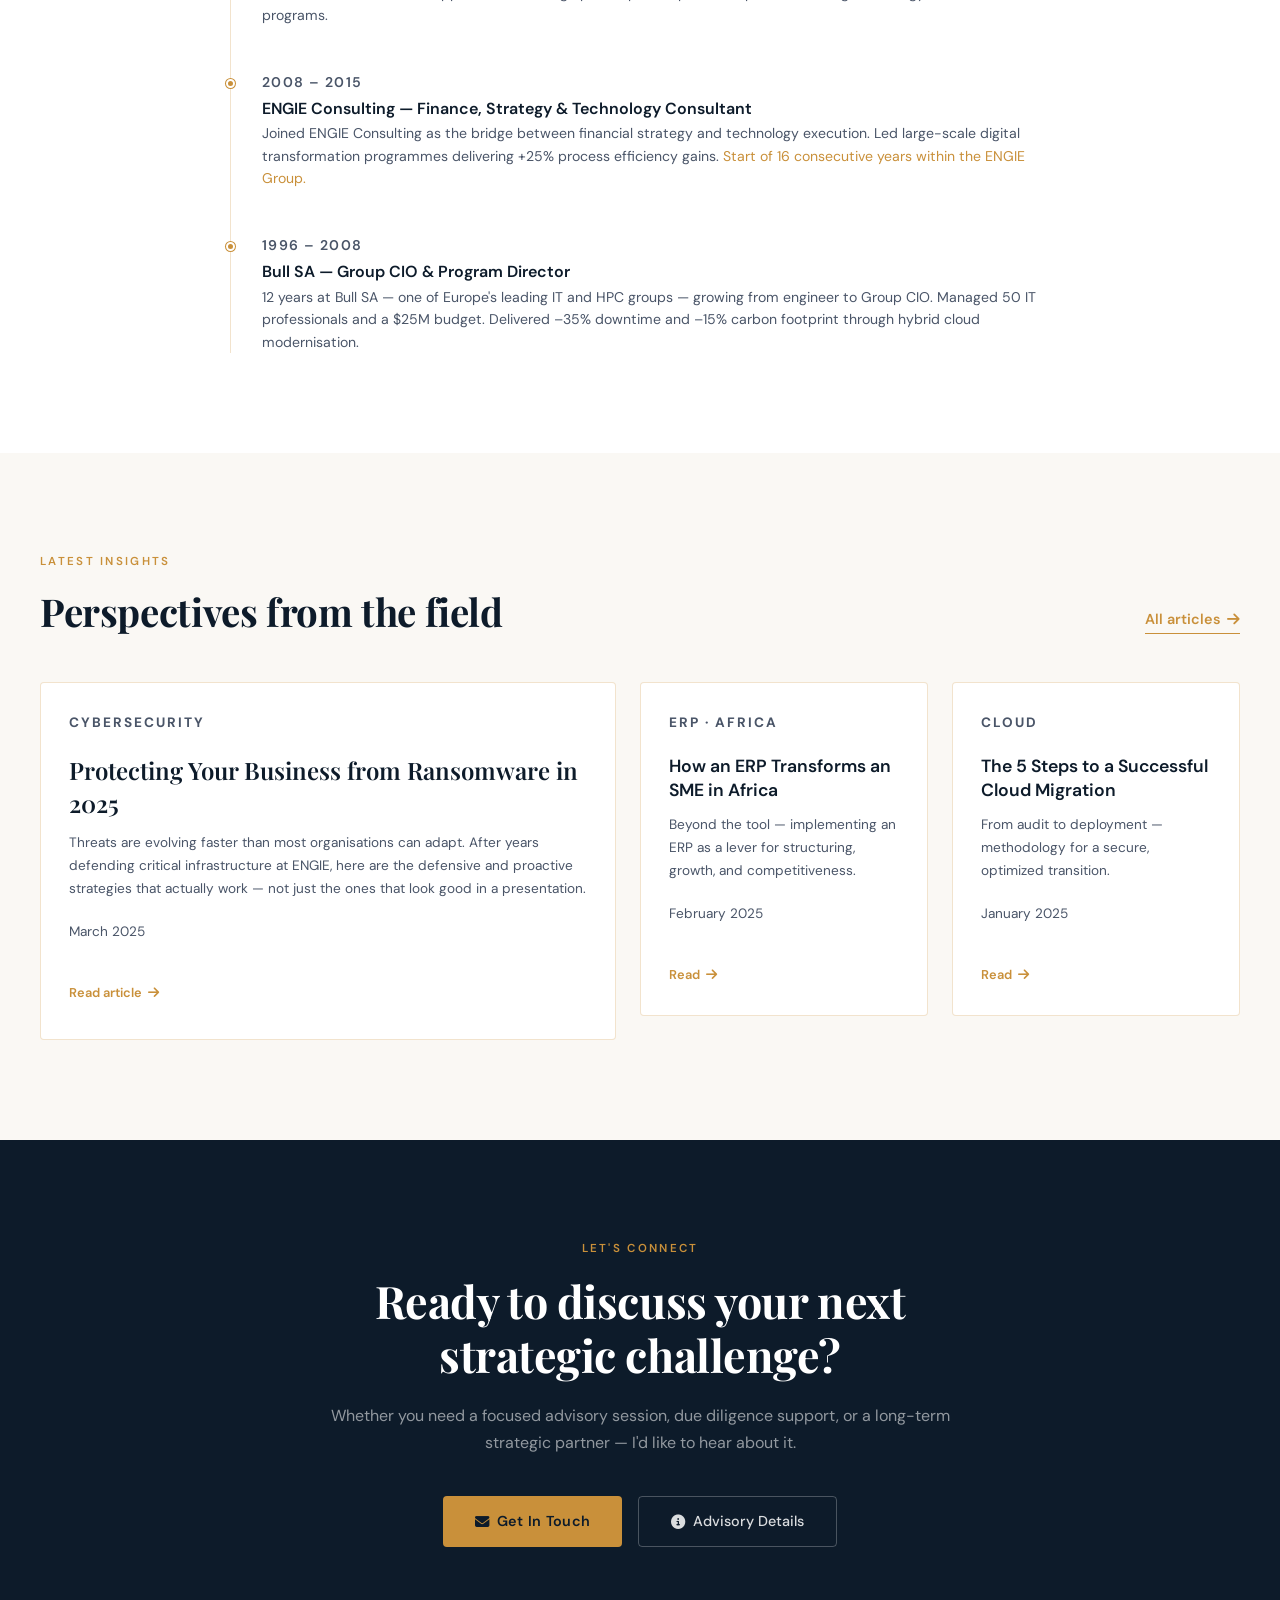
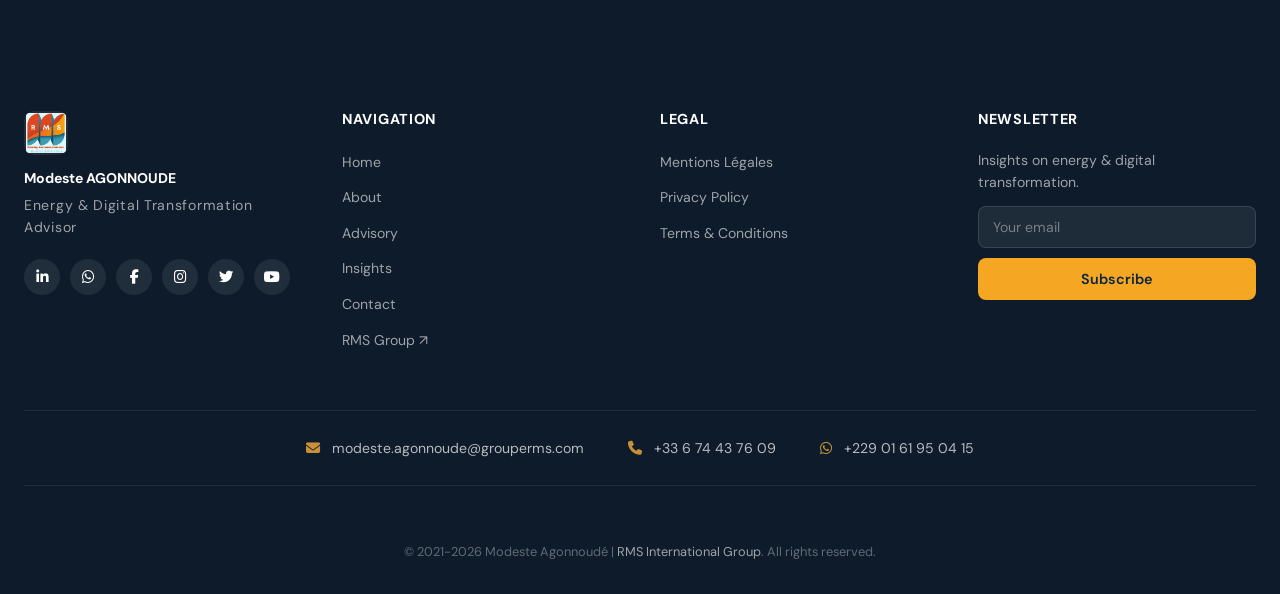
==== commit e1f3abe7: "config: set GA4 property ID G-18H5SEGC8K for ceo.grouperms.com" ====
--- a/index.html
+++ b/index.html
@@ -1,15 +1,6 @@
 <!DOCTYPE html>
 <html lang="en">
 <head>
-        <!-- Google tag (gtag.js) -->
-    <script async src="https://www.googletagmanager.com/gtag/js?id=G-18H5SEGC8K"></script>
-    <script>
-    window.dataLayer = window.dataLayer || [];
-    function gtag(){dataLayer.push(arguments);}
-    gtag('js', new Date());
-
-    gtag('config', 'G-18H5SEGC8K');
-    </script>
     <meta charset="UTF-8">
     <meta name="viewport" content="width=device-width, initial-scale=1.0">
     <title>Modeste AGONNOUDE | Energy & Digital Transformation Advisor | Former ENGIE CDIO</title>
@@ -52,7 +43,13 @@
     <link rel="stylesheet" href="https://cdnjs.cloudflare.com/ajax/libs/font-awesome/6.4.0/css/all.min.css">
     <link rel="stylesheet" href="css/styles.css">
     <link rel="icon" href="/favicon.ico">
-   
+    <script async src="https://www.googletagmanager.com/gtag/js?id=G-18H5SEGC8K"></script>
+    <script>
+        window.dataLayer = window.dataLayer || [];
+        function gtag(){dataLayer.push(arguments);}
+        gtag('js', new Date());
+        gtag('config', 'G-18H5SEGC8K');
+    </script>
     <style>
         :root {
             --ink:    #0d1b2a;
@@ -281,7 +278,7 @@
 
     <section class="hero-personal">
         <div class="hero-left">
-            <span class="hero-eyebrow">Former ENGIE Group CDIO · IT Engineer · MIT CTO Certified · MBA Graduated</span>
+            <span class="hero-eyebrow">Former ENGIE Group CDIO · MIT CTO Certified</span>
             <h1 class="hero-name">Modeste<br><em>AGONNOUDE</em></h1>
             <p class="hero-title">
                 Senior advisor at the intersection of <strong style="color:rgba(255,255,255,0.9)">energy transition</strong> and <strong style="color:rgba(255,255,255,0.9)">digital transformation</strong>. I help boards, investors, and utilities make technology decisions that matter.
@@ -300,8 +297,7 @@
         <div class="hero-right">
             <img src="images/Modeste_AGONNOUDE.jpg" alt="Modeste Agonnoudé — Energy & Digital Transformation Advisor">
             <div class="hero-badges">
-                <span class="badge">Senior Advisor to international experts networks such as:</span>
-                <span class="badge">GuidePoint</span>
+                <span class="badge">Senior Advisor · GuidePoint</span>
                 <span class="badge">Expertify</span>
                 <span class="badge">Dialectica</span>
             </div>
@@ -312,15 +308,11 @@
         <div class="proof-inner">
             <div class="proof-item">
                 <div class="proof-icon"><i class="fas fa-bolt"></i></div>
-                <div><strong>ENGIE Africa CDIO</strong><span>16 years · 20 countries · $10M savings</span></div>
+                <div><strong>ENGIE Africa CDIO</strong><span>6 years · 20 countries · $10M savings</span></div>
             </div>
             <div class="proof-item">
                 <div class="proof-icon"><i class="fas fa-graduation-cap"></i></div>
                 <div><strong>MIT CTO Certified</strong><span>Professional Education · 2024</span></div>
-            </div>
-                <div class="proof-item">
-                <div class="proof-icon"><i class="fas fa-graduation-cap"></i></div>
-                <div><strong>MBA Graduated</strong><span>Ponts Business School · 2012</span></div>
             </div>
             <div class="proof-item">
                 <div class="proof-icon"><i class="fas fa-shield-alt"></i></div>
@@ -340,7 +332,7 @@
                 <h2>Three decades shaping energy &amp; digital strategy</h2>
             </div>
             <div class="about-strip-body">
-                <p>I spent sixteen years as <strong>Chief Digital &amp; Information Officer for ENGIE's Africa business unit</strong> — overseeing IT across 20 countries, managing $25M+ budgets, and delivering the platforms that power B2B energy operations in emerging markets.</p>
+                <p>I spent six years as <strong>Chief Digital &amp; Information Officer for ENGIE's Africa business unit</strong> — overseeing IT across 20 countries, managing $25M+ budgets, and delivering the platforms that power B2B energy operations in emerging markets.</p>
                 <p>That was the culmination of <strong>16 years within the ENGIE Group</strong> (2008–2024), from consultant to CDIO. Before ENGIE, I spent <strong>12 years at Bull SA</strong> as Group CIO &amp; Programme Director — where I built the technical foundations and leadership discipline that shaped everything that followed.</p>
                 <p>My academic path reinforces that breadth: an <strong>MBA from Ecole des Ponts Business School</strong>, a <strong>Cloud Computing degree from McCombs School of Business</strong> at UT Austin, a <strong>CTO certification from MIT</strong>, and a Master's in Computer Engineering from CNAM Paris.</p>
                 <div class="expertise-chips">
@@ -485,4 +477,3 @@
 <script src="js/main.js"></script>
 </body>
 </html>
-<- SEO: canonical, OG, Schema.org, v2.1.0 deployed Fri Apr  3 16:10:03 CEST 2026 -->
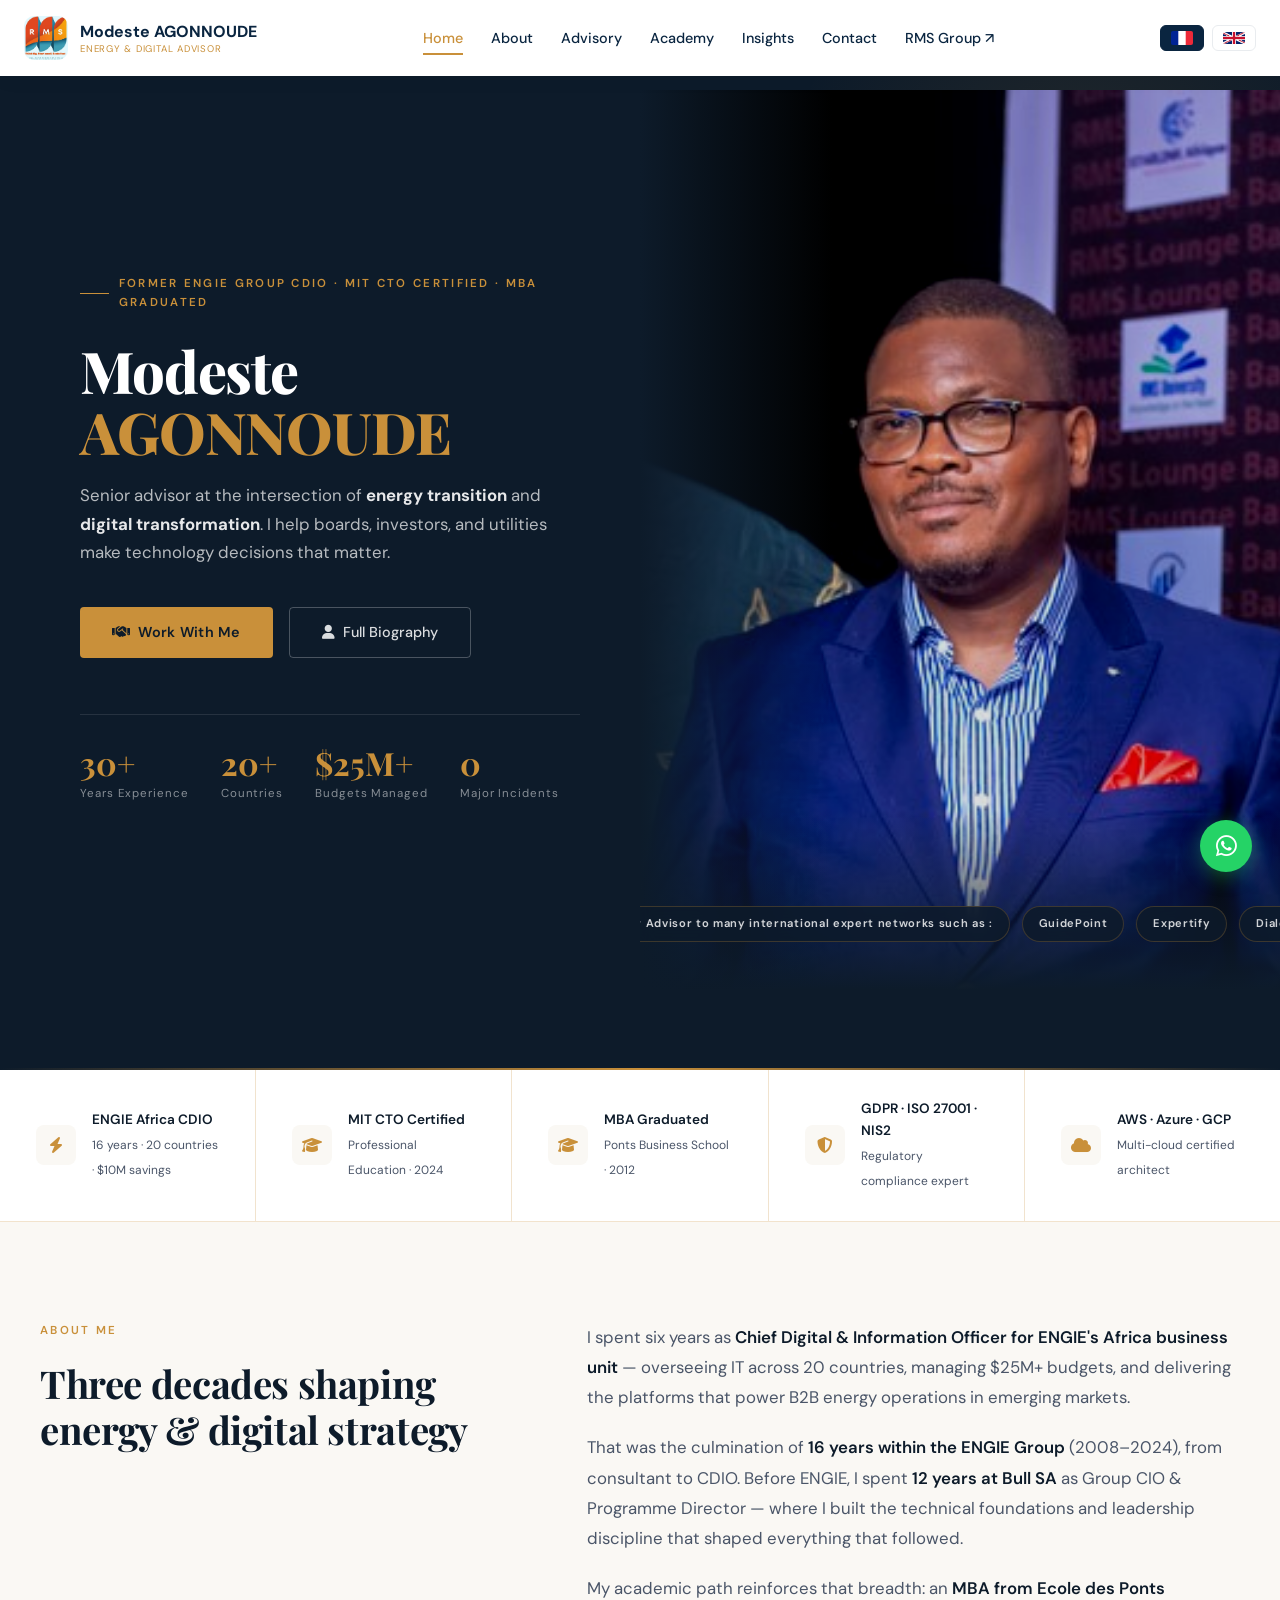
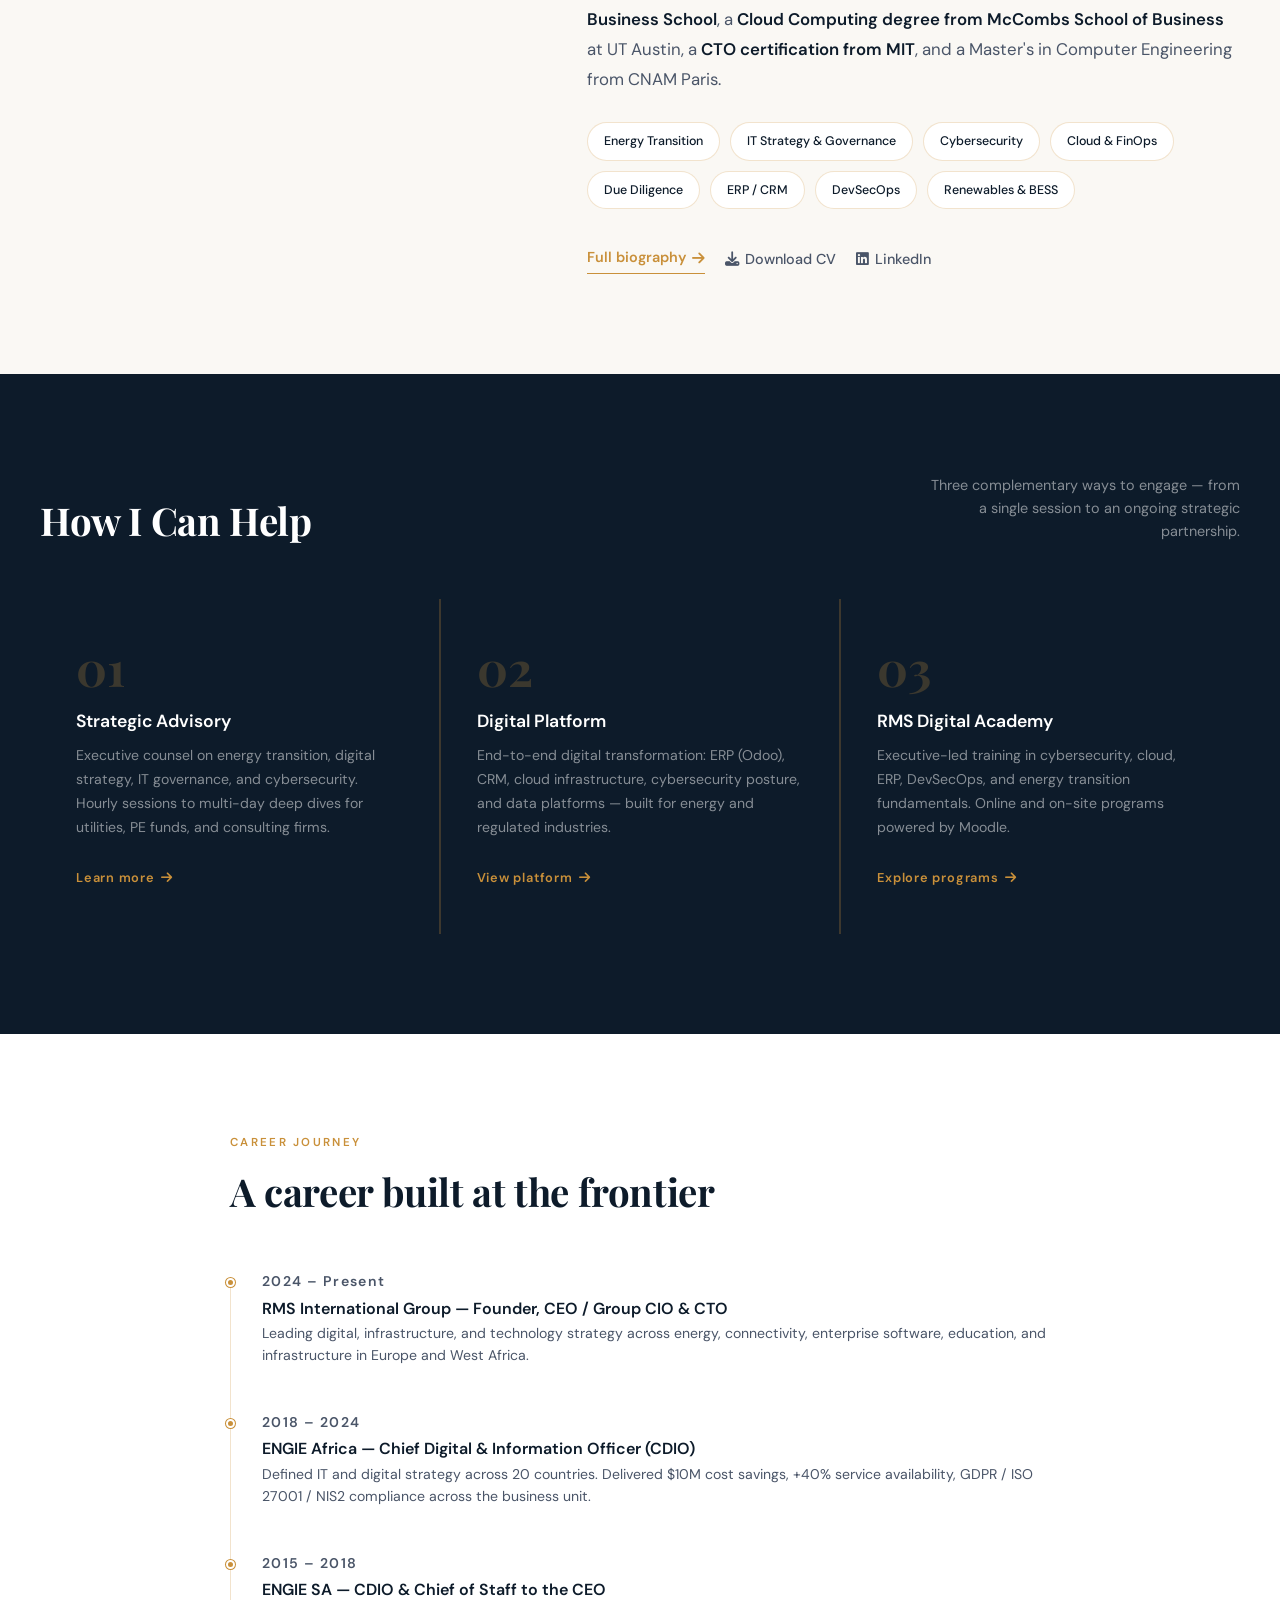
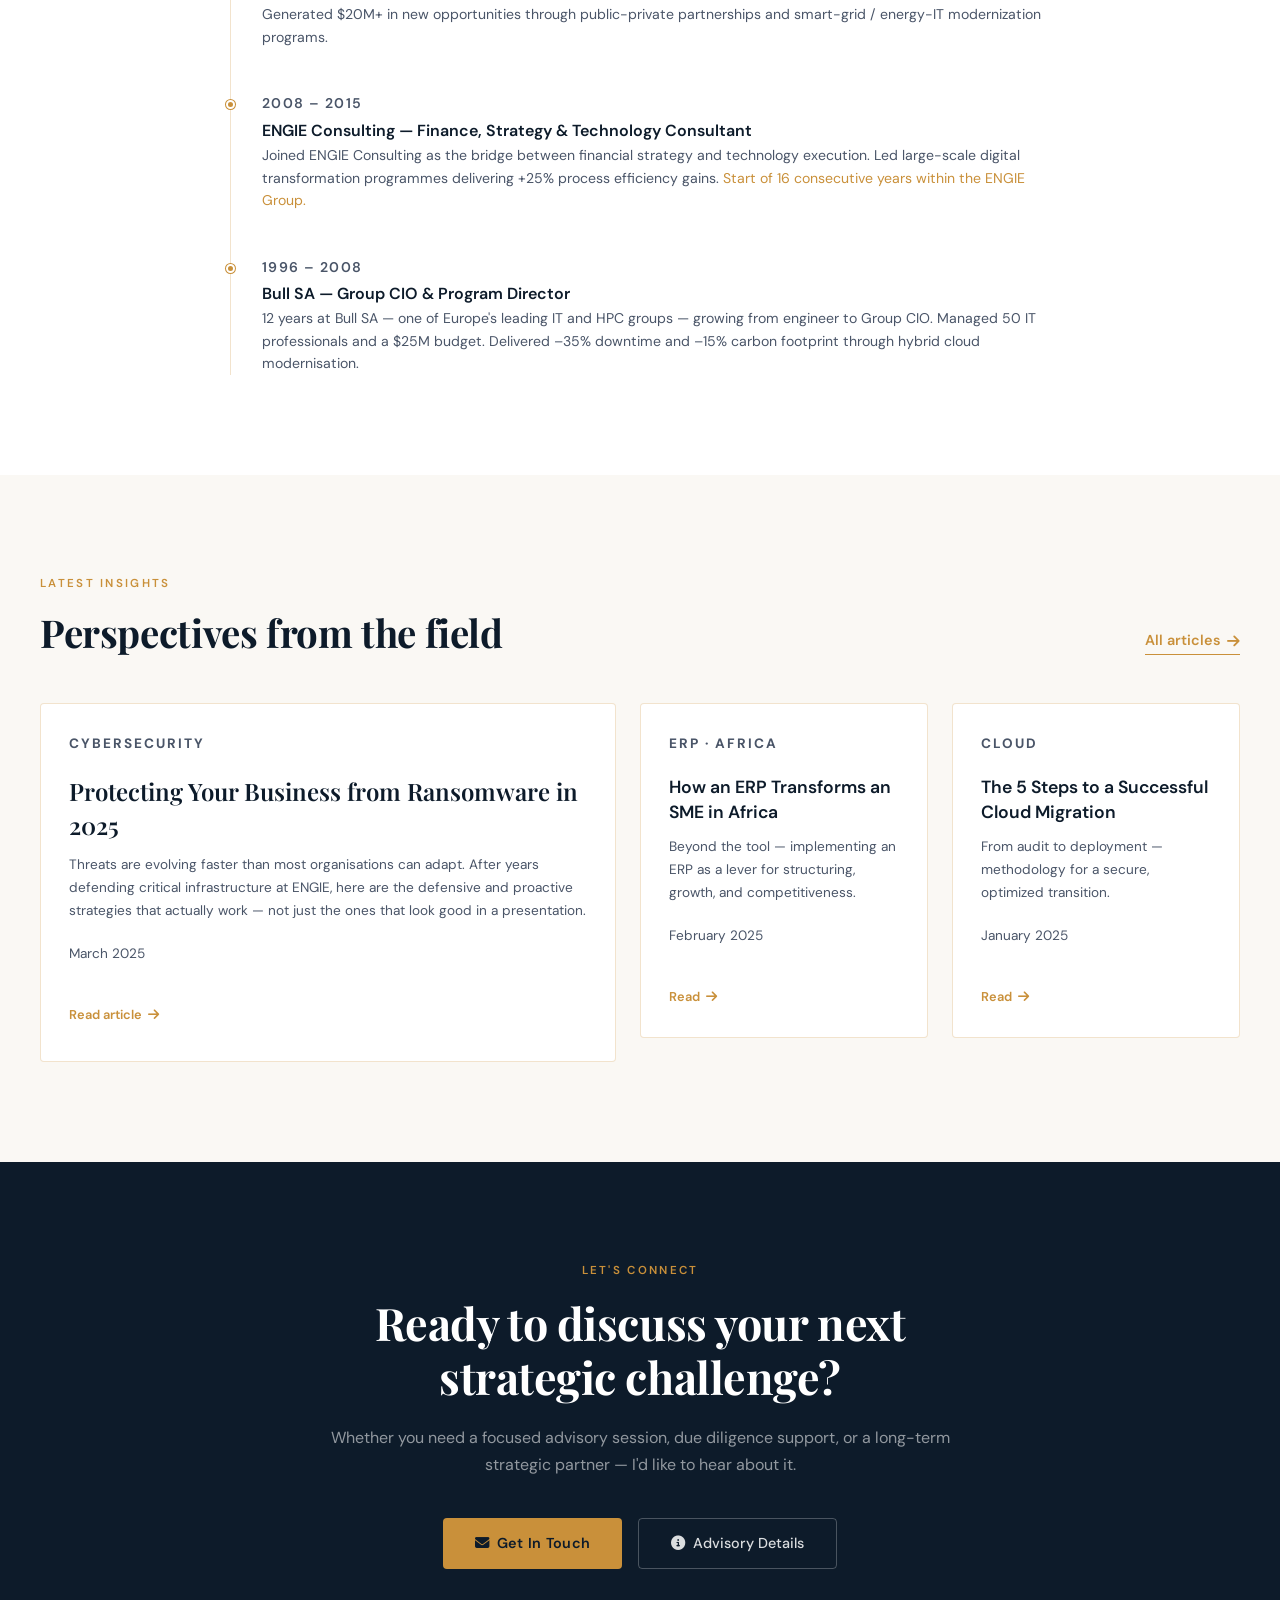
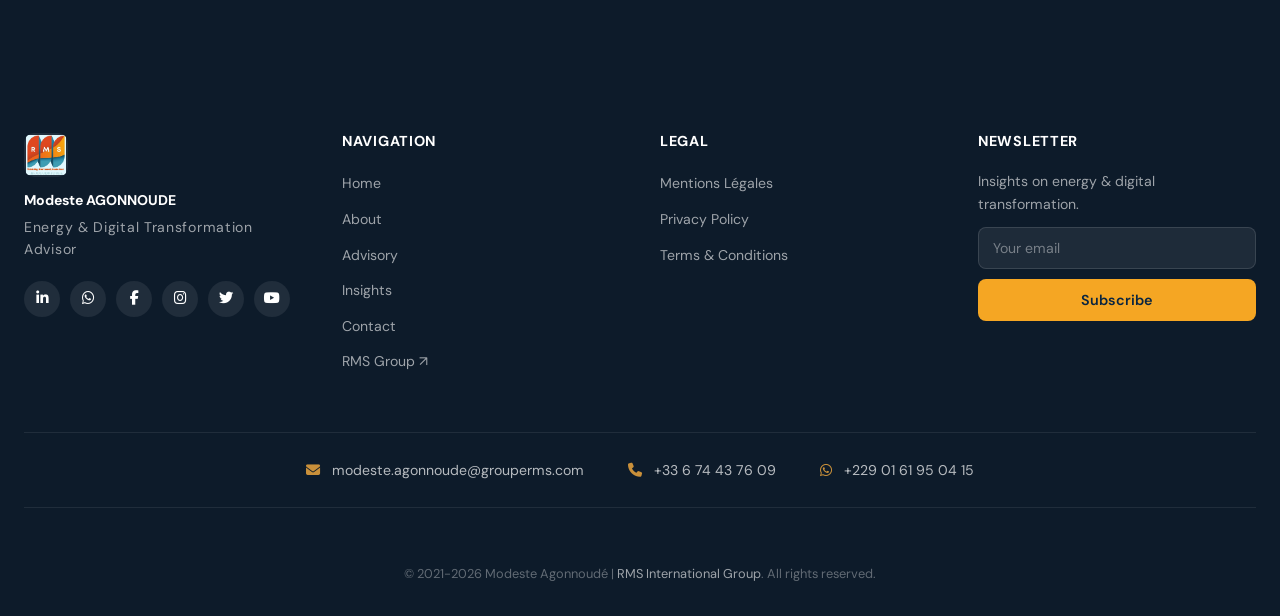
==== commit d4cff423: "Few changes for ceo.grouperms.com" ====
--- a/index.html
+++ b/index.html
@@ -278,7 +278,7 @@
 
     <section class="hero-personal">
         <div class="hero-left">
-            <span class="hero-eyebrow">Former ENGIE Group CDIO · MIT CTO Certified</span>
+            <span class="hero-eyebrow">Former ENGIE Group CDIO · MIT CTO Certified · MBA Graduated</span>
             <h1 class="hero-name">Modeste<br><em>AGONNOUDE</em></h1>
             <p class="hero-title">
                 Senior advisor at the intersection of <strong style="color:rgba(255,255,255,0.9)">energy transition</strong> and <strong style="color:rgba(255,255,255,0.9)">digital transformation</strong>. I help boards, investors, and utilities make technology decisions that matter.
@@ -297,7 +297,8 @@
         <div class="hero-right">
             <img src="images/Modeste_AGONNOUDE.jpg" alt="Modeste Agonnoudé — Energy & Digital Transformation Advisor">
             <div class="hero-badges">
-                <span class="badge">Senior Advisor · GuidePoint</span>
+                <span class="badge">Senior Advisor to many international expert networks such as : </span>
+                <span class="badge">GuidePoint</span>
                 <span class="badge">Expertify</span>
                 <span class="badge">Dialectica</span>
             </div>
@@ -308,11 +309,15 @@
         <div class="proof-inner">
             <div class="proof-item">
                 <div class="proof-icon"><i class="fas fa-bolt"></i></div>
-                <div><strong>ENGIE Africa CDIO</strong><span>6 years · 20 countries · $10M savings</span></div>
+                <div><strong>ENGIE Africa CDIO</strong><span>16 years · 20 countries · $10M savings</span></div>
             </div>
             <div class="proof-item">
                 <div class="proof-icon"><i class="fas fa-graduation-cap"></i></div>
                 <div><strong>MIT CTO Certified</strong><span>Professional Education · 2024</span></div>
+            </div>
+                <div class="proof-item">
+                <div class="proof-icon"><i class="fas fa-graduation-cap"></i></div>
+                <div><strong>MBA Graduated</strong><span>Ponts Business School · 2012</span></div>
             </div>
             <div class="proof-item">
                 <div class="proof-icon"><i class="fas fa-shield-alt"></i></div>
